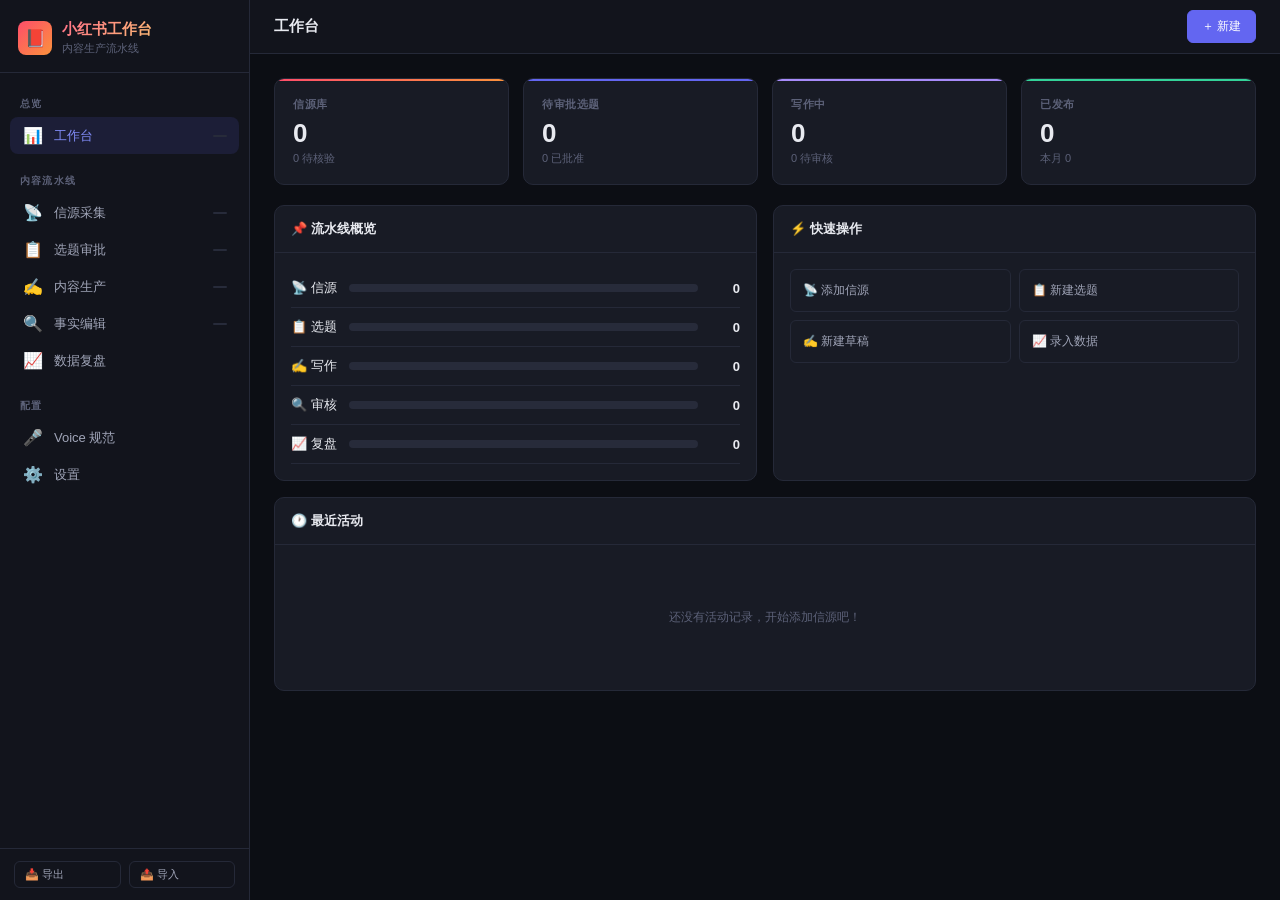
==== index.html @ 56e38768 "feat: 小红书内容工作台 v1 - 5大模块完整实现" ====
<!DOCTYPE html>
<html lang="zh-CN">
<head>
<meta charset="UTF-8">
<meta name="viewport" content="width=device-width, initial-scale=1.0">
<title>小红书内容工作台</title>
<style>
*{margin:0;padding:0;box-sizing:border-box}
:root{
  --bg:#0c0e14;--bg1:#12141c;--bg2:#181b25;--bg3:#1e2230;--bg4:#272b3a;--bg5:#323750;
  --text:#e8eaf0;--text2:#a0a5b8;--text3:#5c6178;
  --red:#ff4d6a;--red2:#ff7088;--red-bg:rgba(255,77,106,0.12);
  --green:#34d399;--green2:#6ee7b7;--green-bg:rgba(52,211,153,0.12);
  --blue:#6366f1;--blue2:#818cf8;--blue-bg:rgba(99,102,241,0.12);
  --orange:#fb923c;--orange2:#fdba74;--orange-bg:rgba(251,146,60,0.12);
  --purple:#a78bfa;--purple2:#c4b5fd;--purple-bg:rgba(167,139,250,0.12);
  --cyan:#22d3ee;--cyan-bg:rgba(34,211,238,0.12);
  --pink:#f472b6;--pink-bg:rgba(244,114,182,0.12);
  --border:#252938;--border2:#2f3448;
  --radius:10px;--radius-lg:14px;--radius-sm:6px;
  --shadow:0 4px 24px rgba(0,0,0,0.4);
  --transition:all 0.2s ease;
}
html{font-size:14px}
body{font-family:'Inter',-apple-system,BlinkMacSystemFont,'Segoe UI','PingFang SC','Noto Sans SC',sans-serif;background:var(--bg);color:var(--text);min-height:100vh;overflow-x:hidden;-webkit-font-smoothing:antialiased}
a{color:var(--blue2);text-decoration:none}
a:hover{text-decoration:underline}

/* ── Layout ── */
.app{display:flex;height:100vh}
.sidebar{width:250px;min-width:250px;background:var(--bg1);border-right:1px solid var(--border);display:flex;flex-direction:column;overflow:hidden}
.sidebar-header{padding:20px 18px 16px;border-bottom:1px solid var(--border)}
.sidebar-header .brand{display:flex;align-items:center;gap:10px}
.sidebar-header .logo{width:34px;height:34px;background:linear-gradient(135deg,var(--red),var(--orange));border-radius:8px;display:flex;align-items:center;justify-content:center;font-size:17px}
.sidebar-header h1{font-size:15px;font-weight:700;background:linear-gradient(135deg,var(--red2),var(--orange2));-webkit-background-clip:text;-webkit-text-fill-color:transparent}
.sidebar-header .sub{font-size:11px;color:var(--text3);margin-top:2px}
.sidebar nav{flex:1;overflow-y:auto;padding:12px 10px}
.nav-group{margin-bottom:8px}
.nav-label{font-size:10px;text-transform:uppercase;letter-spacing:1.2px;color:var(--text3);padding:12px 10px 6px;font-weight:600}
.nav-item{display:flex;align-items:center;gap:10px;padding:9px 12px;border-radius:8px;cursor:pointer;transition:var(--transition);color:var(--text2);font-size:13px;font-weight:500;position:relative}
.nav-item:hover{background:var(--bg3);color:var(--text)}
.nav-item.active{background:var(--blue-bg);color:var(--blue2)}
.nav-item .icon{font-size:16px;width:22px;text-align:center}
.nav-item .count{margin-left:auto;font-size:11px;background:var(--bg4);color:var(--text3);padding:1px 7px;border-radius:10px;font-weight:600}
.nav-item .count.alert{background:var(--red);color:#fff}
.sidebar-footer{padding:12px 14px;border-top:1px solid var(--border);display:flex;gap:8px}
.sidebar-footer .btn{flex:1}

.main{flex:1;display:flex;flex-direction:column;overflow:hidden}
.topbar{height:54px;background:var(--bg1);border-bottom:1px solid var(--border);display:flex;align-items:center;justify-content:space-between;padding:0 24px;flex-shrink:0}
.topbar-left{display:flex;align-items:center;gap:12px}
.topbar-left h2{font-size:15px;font-weight:600}
.topbar-left .breadcrumb{font-size:12px;color:var(--text3)}
.topbar-right{display:flex;align-items:center;gap:8px}
.content-area{flex:1;overflow-y:auto;padding:0}

/* ── Pages ── */
.page{display:none;height:100%}
.page.active{display:flex;flex-direction:column}
.page-scroll{flex:1;overflow-y:auto;padding:24px}

/* ── Buttons ── */
.btn{display:inline-flex;align-items:center;gap:6px;padding:7px 14px;border-radius:var(--radius-sm);border:1px solid transparent;font-size:12px;font-weight:500;cursor:pointer;transition:var(--transition);white-space:nowrap;font-family:inherit}
.btn-p{background:var(--blue);color:#fff;border-color:var(--blue)}
.btn-p:hover{background:var(--blue2);transform:translateY(-1px)}
.btn-r{background:var(--red);color:#fff;border-color:var(--red)}
.btn-r:hover{background:var(--red2)}
.btn-g{background:var(--green);color:#fff;border-color:var(--green)}
.btn-g:hover{background:var(--green2)}
.btn-o{background:var(--orange);color:#fff;border-color:var(--orange)}
.btn-ghost{background:transparent;color:var(--text2);border-color:var(--border)}
.btn-ghost:hover{border-color:var(--text3);color:var(--text)}
.btn-sm{padding:5px 10px;font-size:11px}
.btn-xs{padding:3px 8px;font-size:10px}
.btn-icon{width:32px;height:32px;padding:0;display:inline-flex;align-items:center;justify-content:center;border-radius:6px;background:var(--bg3);border:1px solid var(--border);color:var(--text2);cursor:pointer;font-size:14px;transition:var(--transition)}
.btn-icon:hover{background:var(--bg4);color:var(--text)}

/* ── Inputs ── */
input,textarea,select{font-family:inherit;font-size:13px;color:var(--text);background:var(--bg3);border:1px solid var(--border);border-radius:var(--radius-sm);padding:8px 12px;outline:none;transition:border-color .2s;width:100%}
input:focus,textarea:focus,select:focus{border-color:var(--blue)}
textarea{resize:vertical;line-height:1.6}
select{cursor:pointer;appearance:none;background-image:url("data:image/svg+xml,%3Csvg xmlns='http://www.w3.org/2000/svg' width='12' height='12' viewBox='0 0 24 24' fill='none' stroke='%235c6178' stroke-width='2'%3E%3Cpolyline points='6 9 12 15 18 9'/%3E%3C/svg%3E");background-repeat:no-repeat;background-position:right 10px center;padding-right:30px}
label{display:block;font-size:11px;font-weight:600;color:var(--text3);margin-bottom:5px;text-transform:uppercase;letter-spacing:.5px}
.fg{margin-bottom:14px}
.fg-row{display:grid;grid-template-columns:1fr 1fr;gap:12px}

/* ── Cards ── */
.card{background:var(--bg2);border:1px solid var(--border);border-radius:var(--radius);transition:var(--transition)}
.card:hover{border-color:var(--border2)}
.card-header{padding:14px 16px;border-bottom:1px solid var(--border);display:flex;justify-content:space-between;align-items:center}
.card-header h3{font-size:13px;font-weight:600}
.card-body{padding:16px}

/* ── Stat Cards ── */
.stats-row{display:grid;gap:14px;margin-bottom:20px}
.stats-row.c4{grid-template-columns:repeat(4,1fr)}
.stats-row.c3{grid-template-columns:repeat(3,1fr)}
.stat{background:var(--bg2);border:1px solid var(--border);border-radius:var(--radius);padding:18px;position:relative;overflow:hidden}
.stat::after{content:'';position:absolute;top:0;left:0;right:0;height:2px}
.stat.s-red::after{background:linear-gradient(90deg,var(--red),var(--orange))}
.stat.s-green::after{background:var(--green)}
.stat.s-blue::after{background:var(--blue)}
.stat.s-purple::after{background:var(--purple)}
.stat .stat-label{font-size:11px;color:var(--text3);text-transform:uppercase;letter-spacing:.5px;font-weight:600}
.stat .stat-value{font-size:26px;font-weight:700;margin:6px 0 2px}
.stat .stat-sub{font-size:11px;color:var(--text3)}
.stat .stat-trend{display:inline-flex;align-items:center;gap:3px;font-size:11px;font-weight:600;margin-left:6px}
.stat .stat-trend.up{color:var(--green)}
.stat .stat-trend.down{color:var(--red)}

/* ── Tags/Badges ── */
.badge{display:inline-flex;align-items:center;gap:4px;font-size:10px;font-weight:600;padding:3px 8px;border-radius:5px;letter-spacing:.3px}
.badge-new{background:var(--blue-bg);color:var(--blue2)}
.badge-verified{background:var(--green-bg);color:var(--green)}
.badge-archived{background:rgba(92,97,120,0.15);color:var(--text3)}
.badge-pending{background:var(--orange-bg);color:var(--orange2)}
.badge-approved{background:var(--green-bg);color:var(--green)}
.badge-rejected{background:var(--red-bg);color:var(--red2)}
.badge-writing{background:var(--blue-bg);color:var(--blue2)}
.badge-reviewing{background:var(--purple-bg);color:var(--purple2)}
.badge-ready{background:var(--green-bg);color:var(--green)}
.badge-published{background:var(--cyan-bg);color:var(--cyan)}
.badge-checking{background:var(--orange-bg);color:var(--orange2)}
.badge-done{background:var(--green-bg);color:var(--green)}
.tag{display:inline-flex;font-size:11px;padding:2px 8px;border-radius:4px;background:var(--bg4);color:var(--text2)}

/* ── Filter Bar ── */
.filter-bar{display:flex;align-items:center;gap:10px;padding:16px 24px;border-bottom:1px solid var(--border);background:var(--bg1);flex-wrap:wrap}
.filter-bar .search{position:relative;flex:1;min-width:200px}
.filter-bar .search input{padding-left:32px}
.filter-bar .search::before{content:'⌕';position:absolute;left:10px;top:50%;transform:translateY(-50%);color:var(--text3);font-size:15px}
.tabs{display:flex;gap:2px;background:var(--bg3);border-radius:6px;padding:2px}
.tab{padding:6px 14px;border-radius:5px;font-size:12px;font-weight:500;cursor:pointer;color:var(--text2);transition:var(--transition)}
.tab.active{background:var(--bg4);color:var(--text)}
.tab:hover:not(.active){color:var(--text)}

/* ── Source Cards ── */
.source-grid{display:grid;grid-template-columns:repeat(auto-fill,minmax(300px,1fr));gap:14px;padding:20px 24px}
.source-card{background:var(--bg2);border:1px solid var(--border);border-radius:var(--radius);padding:16px;cursor:pointer;transition:var(--transition);position:relative}
.source-card:hover{border-color:var(--blue);transform:translateY(-2px);box-shadow:var(--shadow)}
.source-card.selected{border-color:var(--blue);background:rgba(99,102,241,0.05)}
.source-card .sc-top{display:flex;justify-content:space-between;align-items:flex-start;margin-bottom:10px}
.source-card .sc-platform{font-size:10px;font-weight:700;text-transform:uppercase;letter-spacing:.5px;padding:2px 8px;border-radius:4px}
.source-card .sc-platform.xhs{background:rgba(255,36,66,0.15);color:#ff2442}
.source-card .sc-platform.wb{background:rgba(255,130,0,0.15);color:#ff8200}
.source-card .sc-platform.dy{background:rgba(0,242,234,0.15);color:#00f2ea}
.source-card .sc-platform.zh{background:rgba(0,132,255,0.15);color:#0084ff}
.source-card .sc-platform.bl{background:rgba(0,161,214,0.15);color:#00a1d6}
.source-card .sc-platform.wx{background:rgba(7,193,96,0.15);color:#07c160}
.source-card .sc-platform.other{background:var(--bg4);color:var(--text3)}
.source-card .sc-title{font-size:14px;font-weight:600;margin-bottom:6px;line-height:1.4;display:-webkit-box;-webkit-line-clamp:2;-webkit-box-orient:vertical;overflow:hidden}
.source-card .sc-summary{font-size:12px;color:var(--text2);line-height:1.5;display:-webkit-box;-webkit-line-clamp:3;-webkit-box-orient:vertical;overflow:hidden;margin-bottom:12px}
.source-card .sc-facts{margin-bottom:10px}
.source-card .sc-fact{font-size:11px;color:var(--text2);padding:4px 8px;background:var(--bg3);border-radius:4px;margin-bottom:4px;border-left:2px solid var(--orange)}
.source-card .sc-meta{display:flex;justify-content:space-between;align-items:center}
.source-card .sc-engagement{display:flex;gap:10px;font-size:11px;color:var(--text3)}
.source-card .sc-engagement span{display:flex;align-items:center;gap:3px}
.source-card .sc-actions{display:flex;gap:4px}
.source-card .sc-check{position:absolute;top:12px;right:12px;width:20px;height:20px;border:2px solid var(--border);border-radius:4px;cursor:pointer;display:flex;align-items:center;justify-content:center;font-size:11px;transition:var(--transition)}
.source-card .sc-check.checked{background:var(--blue);border-color:var(--blue);color:#fff}

/* ── Kanban ── */
.kanban{display:flex;gap:16px;padding:20px 24px;overflow-x:auto;flex:1;min-height:0}
.kanban-col{min-width:300px;width:300px;flex-shrink:0;background:var(--bg1);border:1px solid var(--border);border-radius:var(--radius);display:flex;flex-direction:column;max-height:100%}
.kanban-col-header{padding:14px 16px;border-bottom:1px solid var(--border);display:flex;align-items:center;justify-content:space-between;flex-shrink:0}
.kanban-col-header h3{font-size:13px;font-weight:600;display:flex;align-items:center;gap:8px}
.kanban-col-header .col-count{font-size:11px;background:var(--bg4);color:var(--text3);padding:2px 7px;border-radius:10px;font-weight:600}
.kanban-col-body{flex:1;overflow-y:auto;padding:12px;min-height:100px}
.kanban-col-body.drag-over{background:rgba(99,102,241,0.05);border-radius:0 0 var(--radius) var(--radius)}
.k-card{background:var(--bg2);border:1px solid var(--border);border-radius:8px;padding:14px;margin-bottom:10px;cursor:grab;transition:var(--transition)}
.k-card:hover{border-color:var(--blue);transform:translateY(-1px);box-shadow:0 4px 12px rgba(0,0,0,0.3)}
.k-card.dragging{opacity:0.5;transform:rotate(2deg)}
.k-card .kc-cat{font-size:10px;font-weight:600;text-transform:uppercase;letter-spacing:.5px;margin-bottom:6px}
.k-card .kc-title{font-size:13px;font-weight:600;margin-bottom:6px;line-height:1.4}
.k-card .kc-desc{font-size:12px;color:var(--text2);line-height:1.5;display:-webkit-box;-webkit-line-clamp:2;-webkit-box-orient:vertical;overflow:hidden;margin-bottom:10px}
.k-card .kc-footer{display:flex;justify-content:space-between;align-items:center}
.k-card .kc-source{font-size:11px;color:var(--blue2);max-width:60%;overflow:hidden;text-overflow:ellipsis;white-space:nowrap}
.k-card .kc-date{font-size:10px;color:var(--text3)}
.k-card .kc-actions{display:flex;gap:4px;margin-top:10px}

/* ── Editor Layout ── */
.editor-layout{display:flex;flex:1;min-height:0}
.editor-main{flex:1;display:flex;flex-direction:column;min-width:0}
.editor-toolbar{padding:8px 16px;border-bottom:1px solid var(--border);display:flex;align-items:center;gap:4px;background:var(--bg1);flex-wrap:wrap}
.editor-toolbar .sep{width:1px;height:20px;background:var(--border);margin:0 4px}
.editor-content-wrap{flex:1;overflow-y:auto;padding:24px 32px}
.editor-title-input{width:100%;background:transparent;border:none;font-size:22px;font-weight:700;color:var(--text);padding:0 0 12px;border-bottom:1px solid var(--border);margin-bottom:20px;outline:none}
.editor-body{min-height:300px;font-size:14px;line-height:1.8;color:var(--text);outline:none}
.editor-body:empty::before{content:attr(data-ph);color:var(--text3)}
.editor-body p{margin-bottom:12px}
.editor-footer{padding:10px 16px;border-top:1px solid var(--border);display:flex;justify-content:space-between;align-items:center;background:var(--bg1);font-size:11px;color:var(--text3)}
.editor-aside{width:320px;min-width:320px;border-left:1px solid var(--border);background:var(--bg1);overflow-y:auto;display:flex;flex-direction:column}
.editor-aside .aside-section{padding:16px;border-bottom:1px solid var(--border)}
.editor-aside .aside-section h4{font-size:11px;font-weight:600;text-transform:uppercase;letter-spacing:.5px;color:var(--text3);margin-bottom:10px}
.checklist-item{display:flex;align-items:flex-start;gap:8px;padding:7px 0;font-size:12px;border-bottom:1px solid rgba(37,41,56,0.5)}
.checklist-item:last-child{border-bottom:none}
.checklist-item .ci-box{width:16px;height:16px;border:2px solid var(--border);border-radius:3px;cursor:pointer;flex-shrink:0;display:flex;align-items:center;justify-content:center;margin-top:1px;transition:var(--transition)}
.checklist-item .ci-box.checked{background:var(--green);border-color:var(--green);color:#fff}
.checklist-item .ci-box.checked::after{content:'✓';font-size:10px;color:#fff}
.checklist-item .ci-label{color:var(--text2);line-height:1.4}
.checklist-item .ci-label.done{text-decoration:line-through;color:var(--text3)}
.voice-rule{font-size:12px;color:var(--text2);padding:8px 10px;background:var(--bg3);border-radius:6px;margin-bottom:6px;line-height:1.5}
.voice-rule b{color:var(--text)}
.redline{font-size:12px;color:var(--red2);padding:8px 10px;background:var(--red-bg);border-radius:6px;margin-bottom:6px;line-height:1.5;border-left:3px solid var(--red)}

/* ── Fact Check ── */
.fact-pipeline{display:grid;grid-template-columns:1fr 1fr;gap:20px;padding:20px 24px;flex:1;overflow-y:auto}
.fact-col{background:var(--bg1);border:1px solid var(--border);border-radius:var(--radius);max-height:100%;overflow-y:auto}
.fact-col-header{padding:14px 16px;border-bottom:1px solid var(--border);position:sticky;top:0;background:var(--bg1);z-index:1}
.fact-col-header h3{font-size:13px;font-weight:600}
.fact-card{padding:16px;border-bottom:1px solid var(--border);cursor:pointer;transition:var(--transition)}
.fact-card:hover{background:var(--bg2)}
.fact-card:last-child{border-bottom:none}
.fact-card .fc-title{font-size:13px;font-weight:600;margin-bottom:8px}
.fact-card .fc-claim{font-size:12px;color:var(--text2);padding:10px 12px;background:var(--bg3);border-radius:6px;border-left:3px solid var(--orange);line-height:1.6;margin-bottom:8px}
.fact-card .fc-source{font-size:11px;color:var(--blue2)}
.fact-card .fc-result{margin-top:10px;padding:10px 12px;border-radius:6px;font-size:12px;line-height:1.6}
.fact-card .fc-result.v-pass{background:var(--green-bg);border:1px solid rgba(52,211,153,0.2)}
.fact-card .fc-result.v-fail{background:var(--red-bg);border:1px solid rgba(255,77,106,0.2)}
.fact-card .fc-result.v-fix{background:var(--orange-bg);border:1px solid rgba(251,146,60,0.2)}
.fact-card .fc-actions{display:flex;gap:4px;margin-top:10px}

/* ── Review Charts ── */
.chart-bar{display:flex;align-items:center;gap:10px;margin-bottom:8px}
.chart-bar .cb-label{font-size:12px;color:var(--text2);min-width:90px;text-align:right;overflow:hidden;text-overflow:ellipsis;white-space:nowrap}
.chart-bar .cb-track{flex:1;height:26px;background:var(--bg4);border-radius:5px;overflow:hidden;position:relative}
.chart-bar .cb-fill{height:100%;border-radius:5px;display:flex;align-items:center;justify-content:flex-end;padding-right:8px;font-size:10px;font-weight:600;color:#fff;transition:width .5s ease;min-width:40px}
.chart-bar .cb-fill.c-red{background:linear-gradient(90deg,var(--red),var(--orange))}
.chart-bar .cb-fill.c-green{background:linear-gradient(90deg,var(--green),#6ee7b7)}
.chart-bar .cb-fill.c-blue{background:linear-gradient(90deg,var(--blue),var(--blue2))}
.chart-bar .cb-fill.c-purple{background:linear-gradient(90deg,var(--purple),var(--purple2))}
.chart-bar .cb-fill.c-pink{background:linear-gradient(90deg,var(--pink),#f9a8d4)}

/* ── Data Table ── */
.data-table{width:100%;border-collapse:collapse}
.data-table th{font-size:11px;font-weight:600;text-transform:uppercase;letter-spacing:.5px;color:var(--text3);padding:10px 12px;text-align:left;border-bottom:1px solid var(--border);position:sticky;top:0;background:var(--bg2);z-index:1}
.data-table td{font-size:12px;padding:10px 12px;border-bottom:1px solid rgba(37,41,56,0.5);color:var(--text2)}
.data-table tr:hover td{background:var(--bg3)}
.data-table .num{text-align:right;font-variant-numeric:tabular-nums}

/* ── Modal ── */
.modal-overlay{display:none;position:fixed;inset:0;background:rgba(0,0,0,0.6);backdrop-filter:blur(4px);z-index:1000;align-items:center;justify-content:center}
.modal-overlay.show{display:flex}
.modal{background:var(--bg2);border:1px solid var(--border);border-radius:var(--radius-lg);width:90%;max-height:85vh;overflow-y:auto;box-shadow:0 24px 64px rgba(0,0,0,0.6)}
.modal-sm .modal{max-width:480px}
.modal-md .modal{max-width:640px}
.modal-lg .modal{max-width:900px}
.modal-xl .modal{max-width:1100px}
.modal-head{padding:18px 22px;border-bottom:1px solid var(--border);display:flex;justify-content:space-between;align-items:center;position:sticky;top:0;background:var(--bg2);z-index:1;border-radius:var(--radius-lg) var(--radius-lg) 0 0}
.modal-head h3{font-size:15px;font-weight:600}
.modal-body{padding:22px}
.modal-foot{padding:14px 22px;border-top:1px solid var(--border);display:flex;justify-content:flex-end;gap:8px;position:sticky;bottom:0;background:var(--bg2);border-radius:0 0 var(--radius-lg) var(--radius-lg)}

/* ── Toast ── */
.toast-box{position:fixed;top:16px;right:16px;z-index:2000;display:flex;flex-direction:column;gap:6px}
.toast{padding:10px 18px;border-radius:8px;color:#fff;font-size:12px;font-weight:500;animation:toastIn .3s ease;box-shadow:var(--shadow);display:flex;align-items:center;gap:8px}
.toast.t-ok{background:#10b981}
.toast.t-err{background:var(--red)}
.toast.t-info{background:var(--blue)}
@keyframes toastIn{from{transform:translateX(120%);opacity:0}to{transform:translateX(0);opacity:1}}

/* ── Empty State ── */
.empty{text-align:center;padding:48px 20px;color:var(--text3)}
.empty .empty-icon{font-size:36px;margin-bottom:10px}
.empty h3{font-size:14px;color:var(--text2);margin-bottom:4px}
.empty p{font-size:12px}
.empty .btn{margin-top:14px}

/* ── Scrollbar ── */
::-webkit-scrollbar{width:5px;height:5px}
::-webkit-scrollbar-track{background:transparent}
::-webkit-scrollbar-thumb{background:var(--bg5);border-radius:3px}
::-webkit-scrollbar-thumb:hover{background:var(--text3)}

/* ── Context Menu ── */
.ctx-menu{position:fixed;background:var(--bg2);border:1px solid var(--border);border-radius:8px;padding:4px;min-width:180px;z-index:1100;box-shadow:0 8px 32px rgba(0,0,0,0.5);display:none}
.ctx-menu.show{display:block}
.ctx-item{display:flex;align-items:center;gap:8px;padding:8px 12px;border-radius:5px;font-size:12px;color:var(--text2);cursor:pointer;transition:var(--transition)}
.ctx-item:hover{background:var(--bg4);color:var(--text)}
.ctx-item .ctx-icon{font-size:14px;width:20px;text-align:center}
.ctx-sep{height:1px;background:var(--border);margin:4px 0}
.ctx-item.danger{color:var(--red2)}
.ctx-item.danger:hover{background:var(--red-bg)}

/* ── Responsive ── */
@media(max-width:900px){
  .sidebar{position:fixed;z-index:100;transform:translateX(-100%);transition:transform .3s;height:100vh}
  .sidebar.open{transform:translateX(0)}
  .kanban{flex-direction:column}
  .kanban-col{min-width:100%;width:100%}
  .editor-aside{display:none}
  .fact-pipeline{grid-template-columns:1fr}
  .stats-row.c4{grid-template-columns:repeat(2,1fr)}
  .source-grid{grid-template-columns:1fr}
}
</style>
</head>
<body>

<div class="app">
  <!-- ═══════ SIDEBAR ═══════ -->
  <aside class="sidebar" id="sidebar">
    <div class="sidebar-header">
      <div class="brand">
        <div class="logo">📕</div>
        <div>
          <h1>小红书工作台</h1>
          <div class="sub" id="sidebar-account">内容生产流水线</div>
        </div>
      </div>
    </div>
    <nav>
      <div class="nav-group">
        <div class="nav-label">总览</div>
        <div class="nav-item active" data-page="dashboard"><span class="icon">📊</span>工作台<span class="count" id="nav-total"></span></div>
      </div>
      <div class="nav-group">
        <div class="nav-label">内容流水线</div>
        <div class="nav-item" data-page="source"><span class="icon">📡</span>信源采集<span class="count" id="nav-source"></span></div>
        <div class="nav-item" data-page="brief"><span class="icon">📋</span>选题审批<span class="count" id="nav-brief"></span></div>
        <div class="nav-item" data-page="editor"><span class="icon">✍️</span>内容生产<span class="count" id="nav-editor"></span></div>
        <div class="nav-item" data-page="fact"><span class="icon">🔍</span>事实编辑<span class="count" id="nav-fact"></span></div>
        <div class="nav-item" data-page="review"><span class="icon">📈</span>数据复盘</div>
      </div>
      <div class="nav-group">
        <div class="nav-label">配置</div>
        <div class="nav-item" data-page="voice"><span class="icon">🎤</span>Voice 规范</div>
        <div class="nav-item" data-page="settings"><span class="icon">⚙️</span>设置</div>
      </div>
    </nav>
    <div class="sidebar-footer">
      <button class="btn btn-ghost btn-sm" onclick="exportData()">📥 导出</button>
      <button class="btn btn-ghost btn-sm" onclick="$('#import-file').click()">📤 导入</button>
      <input type="file" id="import-file" hidden accept=".json" onchange="importData(event)">
    </div>
  </aside>

  <!-- ═══════ MAIN ═══════ -->
  <div class="main">
    <div class="topbar">
      <div class="topbar-left">
        <button class="btn-icon" onclick="$('#sidebar').classList.toggle('open')" style="display:none" id="menu-btn">☰</button>
        <h2 id="page-title">工作台</h2>
      </div>
      <div class="topbar-right">
        <button class="btn btn-p" id="top-add-btn" onclick="openAdd()">＋ 新建</button>
      </div>
    </div>

    <!-- ════ DASHBOARD ════ -->
    <div class="page active" id="page-dashboard">
      <div class="page-scroll">
        <div class="stats-row c4" id="dash-stats"></div>
        <div style="display:grid;grid-template-columns:1fr 1fr;gap:16px">
          <div class="card">
            <div class="card-header"><h3>📌 流水线概览</h3></div>
            <div class="card-body" id="dash-pipeline"></div>
          </div>
          <div class="card">
            <div class="card-header"><h3>⚡ 快速操作</h3></div>
            <div class="card-body" id="dash-quick"></div>
          </div>
        </div>
        <div class="card" style="margin-top:16px">
          <div class="card-header"><h3>🕐 最近活动</h3></div>
          <div class="card-body" id="dash-activity"></div>
        </div>
      </div>
    </div>

    <!-- ════ SOURCE ════ -->
    <div class="page" id="page-source">
      <div class="filter-bar">
        <div class="search"><input placeholder="搜索信源标题、摘要、平台..." id="src-search" oninput="renderSources()"></div>
        <div class="tabs" id="src-tabs">
          <div class="tab active" data-f="all" onclick="srcTab(this)">全部</div>
          <div class="tab" data-f="new" onclick="srcTab(this)">新发现</div>
          <div class="tab" data-f="verified" onclick="srcTab(this)">已核验</div>
          <div class="tab" data-f="archived" onclick="srcTab(this)">归档</div>
        </div>
        <button class="btn btn-ghost btn-sm" onclick="batchArchiveSrc()">📦 批量归档</button>
        <button class="btn btn-p btn-sm" onclick="openModal('add-source')">＋ 添加信源</button>
      </div>
      <div class="source-grid" id="src-grid"></div>
    </div>

    <!-- ════ BRIEF (KANBAN) ════ -->
    <div class="page" id="page-brief">
      <div class="filter-bar">
        <div class="search"><input placeholder="搜索选题..." id="brief-search" oninput="renderBriefs()"></div>
        <div class="tabs">
          <div class="tab active" data-f="all" onclick="briefTab(this)">全部</div>
          <div class="tab" data-f="pending" onclick="briefTab(this)">待审批</div>
          <div class="tab" data-f="approved" onclick="briefTab(this)">已批准</div>
        </div>
        <button class="btn btn-p btn-sm" onclick="openModal('add-brief')">＋ 新建选题</button>
      </div>
      <div class="kanban" id="brief-kanban"></div>
    </div>

    <!-- ════ EDITOR ════ -->
    <div class="page" id="page-editor">
      <div class="filter-bar">
        <div class="search"><input placeholder="搜索草稿..." id="draft-search" oninput="renderDrafts()"></div>
        <div class="tabs" id="draft-tabs">
          <div class="tab active" data-f="all" onclick="draftTab(this)">全部</div>
          <div class="tab" data-f="writing" onclick="draftTab(this)">写作中</div>
          <div class="tab" data-f="reviewing" onclick="draftTab(this)">待审核</div>
          <div class="tab" data-f="ready" onclick="draftTab(this)">待发布</div>
        </div>
        <button class="btn btn-p btn-sm" onclick="openModal('add-draft')">＋ 新建草稿</button>
      </div>
      <div id="draft-list" style="padding:20px 24px;overflow-y:auto;flex:1"></div>
    </div>

    <!-- ════ EDITOR WORKSPACE (shown when editing) ════ -->
    <div class="page" id="page-editor-workspace">
      <div class="editor-layout">
        <div class="editor-main">
          <div class="editor-toolbar" id="ed-toolbar">
            <button class="btn-icon" onclick="goDrafts()" title="返回列表">←</button>
            <div class="sep"></div>
            <button class="btn-icon" onclick="edCmd('bold')" title="粗体"><b>B</b></button>
            <button class="btn-icon" onclick="edCmd('italic')" title="斜体"><i>I</i></button>
            <button class="btn-icon" onclick="edCmd('underline')" title="下划线"><u>U</u></button>
            <div class="sep"></div>
            <button class="btn-icon" onclick="edInsert('# ')" title="标题">H</button>
            <button class="btn-icon" onclick="edInsert('• ')" title="列表">☰</button>
            <button class="btn-icon" onclick="edInsert('「」')" title="引号">❝</button>
            <div class="sep"></div>
            <button class="btn-icon" onclick="edInsertEmoji('📌')" title="图钉">📌</button>
            <button class="btn-icon" onclick="edInsertEmoji('💡')" title="灯泡">💡</button>
            <button class="btn-icon" onclick="edInsertEmoji('✅')" title="勾">✅</button>
            <button class="btn-icon" onclick="edInsertEmoji('⚠️')" title="警告">⚠️</button>
            <div class="sep"></div>
            <button class="btn btn-sm btn-ghost" onclick="edCheckAI()">🤖 检测AI腔</button>
            <button class="btn btn-sm btn-ghost" onclick="edWordCount()">📊 字数统计</button>
            <div style="flex:1"></div>
            <span class="badge" id="ed-status-badge"></span>
            <button class="btn btn-sm btn-g" onclick="edSave()">💾 保存</button>
          </div>
          <div class="editor-content-wrap">
            <input class="editor-title-input" id="ed-title" placeholder="输入标题...">
            <div class="editor-body" id="ed-body" contenteditable="true" data-ph="开始写稿...&#10;&#10;提示：写完后点击右上角「检测AI腔」扫一遍，再点侧边栏的自检清单逐条确认。"></div>
          </div>
          <div class="editor-footer">
            <span id="ed-word-count">0 字</span>
            <div style="display:flex;gap:8px;align-items:center">
              <span id="ed-save-status" style="color:var(--green)">已保存</span>
              <button class="btn btn-sm btn-ghost" onclick="edSubmitReview()">→ 提交审核</button>
            </div>
          </div>
        </div>
        <div class="editor-aside" id="ed-aside">
          <div class="aside-section">
            <h4>🎤 Voice 规范</h4>
            <div id="ed-voice-rules"></div>
          </div>
          <div class="aside-section">
            <h4>📋 Brief 摘要</h4>
            <div id="ed-brief-info" style="font-size:12px;color:var(--text2);line-height:1.6"></div>
          </div>
          <div class="aside-section">
            <h4>✅ 发布前自检</h4>
            <div id="ed-checklist"></div>
          </div>
          <div class="aside-section">
            <h4>📌 关联信源</h4>
            <div id="ed-sources"></div>
          </div>
        </div>
      </div>
    </div>

    <!-- ════ FACT CHECK ════ -->
    <div class="page" id="page-fact">
      <div class="filter-bar">
        <div class="search"><input placeholder="搜索审核项..." id="fact-search" oninput="renderFacts()"></div>
        <button class="btn btn-p btn-sm" onclick="openModal('add-fact')">＋ 添加审核项</button>
      </div>
      <div class="fact-pipeline" id="fact-pipeline"></div>
    </div>

    <!-- ════ REVIEW ════ -->
    <div class="page" id="page-review">
      <div class="page-scroll">
        <div class="stats-row c4" id="rev-stats"></div>
        <div style="display:grid;grid-template-columns:1.5fr 1fr;gap:16px">
          <div class="card">
            <div class="card-header"><h3>📊 内容表现排行</h3></div>
            <div class="card-body" id="rev-ranking"></div>
          </div>
          <div>
            <div class="card" style="margin-bottom:16px">
              <div class="card-header"><h3>💡 试验建议</h3></div>
              <div class="card-body" id="rev-insights"></div>
            </div>
            <div class="card">
              <div class="card-header"><h3>📋 指标明细</h3></div>
              <div class="card-body" id="rev-metrics"></div>
            </div>
          </div>
        </div>
        <div class="card" style="margin-top:16px">
          <div class="card-header">
            <h3>📝 已发布笔记数据</h3>
            <button class="btn btn-p btn-sm" onclick="openModal('add-review')">＋ 录入数据</button>
          </div>
          <div class="card-body" style="overflow-x:auto" id="rev-table-wrap"></div>
        </div>
      </div>
    </div>

    <!-- ════ VOICE ════ -->
    <div class="page" id="page-voice">
      <div class="page-scroll" style="max-width:800px">
        <div class="card">
          <div class="card-header"><h3>🎤 Voice 规范文档</h3><span style="font-size:11px;color:var(--text3)">写稿时自动参考</span></div>
          <div class="card-body">
            <div class="fg"><label>👤 人称与视角</label><textarea id="v-persona" rows="3" placeholder="例：第一人称「我」，25岁职场女生，偶尔用「姐妹们」称呼读者"></textarea></div>
            <div class="fg"><label>✍️ 语言风格</label><textarea id="v-style" rows="3" placeholder="例：口语化，短句，偶尔emoji，不用书面语"></textarea></div>
            <div class="fg"><label>🚫 内容红线（绝对不写）</label><textarea id="v-redlines" rows="3" placeholder="例：不编造数据、不假装亲测、不用「震惊」标题党"></textarea></div>
            <div class="fg"><label>📰 标题公式</label><textarea id="v-headline" rows="2" placeholder="例：数字+痛点+解决方案"></textarea></div>
            <div class="fg"><label>📝 开头模板</label><textarea id="v-opening" rows="2" placeholder="例：以提问开头，或直接抛痛点"></textarea></div>
            <div class="fg"><label>🔖 结尾模板</label><textarea id="v-closing" rows="2" placeholder="例：总结+互动引导"></textarea></div>
            <div class="fg"><label>📎 其他规范</label><textarea id="v-other" rows="3" placeholder="任何其他关于内容风格的要求"></textarea></div>
            <button class="btn btn-p" onclick="saveVoice()">💾 保存 Voice 规范</button>
          </div>
        </div>
      </div>
    </div>

    <!-- ════ SETTINGS ════ -->
    <div class="page" id="page-settings">
      <div class="page-scroll" style="max-width:600px">
        <div class="card" style="margin-bottom:16px">
          <div class="card-header"><h3>⚙️ 基本设置</h3></div>
          <div class="card-body">
            <div class="fg"><label>小红书账号名</label><input id="s-account" placeholder="你的昵称"></div>
            <div class="fg"><label>内容领域</label><input id="s-tags" placeholder="例：职场,穿搭,护肤"></div>
            <div class="fg"><label>默认发布平台</label>
              <select id="s-platform">
                <option value="小红书">小红书</option>
                <option value="抖音">抖音</option>
                <option value="微博">微博</option>
              </select>
            </div>
            <button class="btn btn-p" onclick="saveSettings()">💾 保存设置</button>
          </div>
        </div>
        <div class="card">
          <div class="card-header"><h3>📦 数据管理</h3></div>
          <div class="card-body">
            <p style="font-size:12px;color:var(--text2);margin-bottom:14px">数据保存在浏览器 localStorage，支持导入导出备份。</p>
            <div style="display:flex;gap:8px;flex-wrap:wrap">
              <button class="btn btn-ghost" onclick="exportData()">📥 导出全部数据</button>
              <button class="btn btn-ghost" onclick="$('#import-file').click()">📤 导入数据</button>
              <button class="btn btn-r btn-sm" onclick="if(confirm('确认清空？不可恢复。')){localStorage.clear();location.reload()}">🗑️ 清空数据</button>
            </div>
          </div>
        </div>
      </div>
    </div>
  </div>
</div>

<!-- ═══ MODAL ═══ -->
<div class="modal-overlay" id="modal" onclick="if(event.target===this)closeModal()">
  <div class="modal">
    <div class="modal-head"><h3 id="m-head-title"></h3><button class="btn-icon" onclick="closeModal()">✕</button></div>
    <div class="modal-body" id="m-body"></div>
    <div class="modal-foot" id="m-foot"></div>
  </div>
</div>

<!-- ═══ CONTEXT MENU ═══ -->
<div class="ctx-menu" id="ctx-menu"></div>

<!-- ═══ TOAST ═══ -->
<div class="toast-box" id="toast-box"></div>

<script>
// ═══════════════════════════════════════
// CORE DATA LAYER
// ═══════════════════════════════════════
const K = 'xhs_v2';
const $ = s => document.querySelector(s);
const $$ = s => document.querySelectorAll(s);
const now = () => new Date().toISOString().slice(0,16).replace('T',' ');
const today = () => new Date().toISOString().slice(0,10);
let _id = 0;

function load() {
  try { return JSON.parse(localStorage.getItem(K)) || fresh(); }
  catch(e) { return fresh(); }
}
function save(d) { localStorage.setItem(K, JSON.stringify(d)); }
function fresh() {
  return { sources:[], briefs:[], drafts:[], facts:[], reviews:[],
    voice:{persona:'',style:'',redlines:'',headline:'',opening:'',closing:'',other:''},
    settings:{account:'',tags:'',platform:'小红书'}, _nid:1, activity:[] };
}
function nid(d) { d._nid=(d._nid||1)+1; return 'i'+d._nid; }
function addActivity(d, msg) { d.activity.unshift({msg, time:now()}); if(d.activity.length>50) d.activity.length=50; }
function esc(s) { if(!s)return ''; const e=document.createElement('span'); e.textContent=s; return e.innerHTML; }
function toast(msg, t='t-ok') { const b=$('#toast-box'), el=document.createElement('div'); el.className='toast '+t; el.textContent=msg; b.appendChild(el); setTimeout(()=>el.remove(),3000); }

// ═══════════════════════════════════════
// NAVIGATION
// ═══════════════════════════════════════
const titles = {dashboard:'📊 工作台',source:'📡 信源采集',brief:'📋 选题审批',editor:'✍️ 内容生产','editor-workspace':'✍️ 写稿',fact:'🔍 事实编辑',review:'📈 数据复盘',voice:'🎤 Voice 规范',settings:'⚙️ 设置'};

function nav(page) {
  $$('.nav-item').forEach(n=>n.classList.toggle('active', n.dataset.page===page));
  $$('.page').forEach(p=>p.classList.remove('active'));
  const pg = $(`#page-${page}`);
  if(pg) pg.classList.add('active');
  $('#page-title').textContent = titles[page]||page;
  $('#sidebar').classList.remove('open');
  refresh();
}

$$('.nav-item[data-page]').forEach(n => n.addEventListener('click', () => nav(n.dataset.page)));

// ═══════════════════════════════════════
// MODAL SYSTEM
// ═══════════════════════════════════════
function openModalSize(size) { $('#modal').className = 'modal-overlay show '+size; }
function openModalHtml(title, body, foot, size='modal-md') {
  $('#m-head-title').textContent = title;
  $('#m-body').innerHTML = body;
  $('#m-foot').innerHTML = foot;
  openModalSize(size);
  $('#modal').classList.add('show');
}
function closeModal() { $('#modal').classList.remove('show'); $('#modal').className='modal-overlay'; }

// ═══════════════════════════════════════
// CONTEXT MENU
// ═══════════════════════════════════════
let _ctxTarget = null;
function showCtx(e, items) {
  e.preventDefault(); _ctxTarget = e.currentTarget;
  const m = $('#ctx-menu');
  m.innerHTML = items.map(i => i.sep ? '<div class="ctx-sep"></div>' :
    `<div class="ctx-item ${i.danger?'danger':''}" onclick="ctxAct('${i.act}')"><span class="ctx-icon">${i.icon||''}</span>${i.label}</div>`
  ).join('');
  m.style.top = Math.min(e.clientY, window.innerHeight-200) + 'px';
  m.style.left = Math.min(e.clientX, window.innerWidth-200) + 'px';
  m.classList.add('show');
}
function hideCtx() { $('#ctx-menu').classList.remove('show'); }
document.addEventListener('click', hideCtx);
let _ctxAct = {};
function ctxAct(act) { if(_ctxAct[act]) _ctxAct[act](); hideCtx(); }

// ═══════════════════════════════════════
// REFRESH ALL
// ═══════════════════════════════════════
function refresh() {
  const d = load();
  // nav badges
  const ns = d.sources.filter(s=>s.status==='new').length;
  const nb = d.briefs.filter(b=>b.status==='pending').length;
  const nd = d.drafts.filter(r=>r.status==='writing'||r.status==='reviewing').length;
  const nf = d.facts.filter(f=>f.status!=='done').length;
  setNavBadge('nav-source', ns);
  setNavBadge('nav-brief', nb);
  setNavBadge('nav-editor', nd);
  setNavBadge('nav-fact', nf);
  $('#nav-total').textContent = ns+nb+nd+nf || '';
  $('#nav-total').className = (ns+nb+nd+nf) ? 'count alert' : 'count';
  $('#sidebar-account').textContent = d.settings.account || '内容生产流水线';
  renderDashboard(d);
  renderSources();
  renderBriefs();
  renderDrafts();
  renderFacts();
  renderReviews(d);
  loadVoice(d);
  loadSettings(d);
}
function setNavBadge(id, n) {
  const el = $(`#${id}`);
  el.textContent = n || '';
  el.className = n ? 'count alert' : 'count';
}

// ═══════════════════════════════════════
// 0. DASHBOARD
// ═══════════════════════════════════════
function renderDashboard(d) {
  const ns=d.sources.length, nb=d.briefs.filter(b=>b.status==='pending').length;
  const nw=d.drafts.filter(r=>r.status==='writing'||r.status==='reviewing').length;
  const np=d.drafts.filter(r=>r.status==='published').length;
  $('#dash-stats').innerHTML = `
    <div class="stat s-red"><div class="stat-label">信源库</div><div class="stat-value">${ns}</div><div class="stat-sub">${d.sources.filter(s=>s.status==='new').length} 待核验</div></div>
    <div class="stat s-blue"><div class="stat-label">待审批选题</div><div class="stat-value">${nb}</div><div class="stat-sub">${d.briefs.filter(b=>b.status==='approved').length} 已批准</div></div>
    <div class="stat s-purple"><div class="stat-label">写作中</div><div class="stat-value">${nw}</div><div class="stat-sub">${d.drafts.filter(r=>r.status==='reviewing').length} 待审核</div></div>
    <div class="stat s-green"><div class="stat-label">已发布</div><div class="stat-value">${np}</div><div class="stat-sub">本月 ${d.reviews.filter(r=>r.publishedAt&&r.publishedAt.startsWith(today().slice(0,7))).length}</div></div>
  `;
  // Pipeline
  const stages = [
    {label:'📡 信源', items:d.sources.filter(s=>s.status==='new'), color:'var(--blue)'},
    {label:'📋 选题', items:d.briefs.filter(b=>b.status==='pending'), color:'var(--orange)'},
    {label:'✍️ 写作', items:d.drafts.filter(r=>r.status==='writing'), color:'var(--purple)'},
    {label:'🔍 审核', items:d.facts.filter(f=>f.status!=='done'), color:'var(--orange)'},
    {label:'📈 复盘', items:d.reviews, color:'var(--green)'}
  ];
  $('#dash-pipeline').innerHTML = stages.map(s => `
    <div style="display:flex;align-items:center;gap:12px;padding:10px 0;border-bottom:1px solid var(--border)">
      <span style="font-size:13px;font-weight:500">${s.label}</span>
      <div style="flex:1;height:8px;background:var(--bg4);border-radius:4px;overflow:hidden">
        <div style="height:100%;width:${Math.min(100,s.items.length*20)}%;background:${s.color};border-radius:4px;transition:width .3s"></div>
      </div>
      <span style="font-size:13px;font-weight:600;min-width:30px;text-align:right">${s.items.length}</span>
    </div>
  `).join('');
  // Quick actions
  $('#dash-quick').innerHTML = `
    <div style="display:grid;grid-template-columns:1fr 1fr;gap:8px">
      <button class="btn btn-ghost" onclick="openModal('add-source')" style="justify-content:flex-start;padding:12px">📡 添加信源</button>
      <button class="btn btn-ghost" onclick="openModal('add-brief')" style="justify-content:flex-start;padding:12px">📋 新建选题</button>
      <button class="btn btn-ghost" onclick="openModal('add-draft')" style="justify-content:flex-start;padding:12px">✍️ 新建草稿</button>
      <button class="btn btn-ghost" onclick="openModal('add-review')" style="justify-content:flex-start;padding:12px">📈 录入数据</button>
    </div>
  `;
  // Activity
  const acts = d.activity||[];
  $('#dash-activity').innerHTML = acts.length ? acts.slice(0,15).map(a =>
    `<div style="display:flex;gap:10px;padding:8px 0;border-bottom:1px solid rgba(37,41,56,0.4);font-size:12px">
      <span style="color:var(--text3);min-width:100px">${a.time}</span>
      <span style="color:var(--text2)">${esc(a.msg)}</span>
    </div>`
  ).join('') : '<div class="empty"><p>还没有活动记录，开始添加信源吧！</p></div>';
}

// ═══════════════════════════════════════
// 1. SOURCE MODULE
// ═══════════════════════════════════════
let srcFilter = 'all';
function srcTab(el) { srcFilter=el.dataset.f; el.parentElement.querySelectorAll('.tab').forEach(t=>t.classList.remove('active')); el.classList.add('active'); renderSources(); }

function renderSources() {
  const d = load();
  const q = ($('#src-search')?.value||'').toLowerCase();
  let items = d.sources;
  if(srcFilter!=='all') items = items.filter(s=>s.status===srcFilter);
  if(q) items = items.filter(s=>(s.title+s.summary+s.platform+(s.tags||[]).join('')).toLowerCase().includes(q));
  const grid = $('#src-grid');
  if(!items.length) { grid.innerHTML='<div class="empty" style="grid-column:1/-1"><div class="empty-icon">📡</div><h3>暂无信源</h3><p>点击「添加信源」开始收集一手资料</p><button class="btn btn-p" onclick="openModal(\'add-source\')">＋ 添加信源</button></div>'; return; }
  grid.innerHTML = items.map(s => {
    const platClass = {小红书:'xhs',微博:'wb',抖音:'dy',知乎:'zh',B站:'bl',微信:'wx'}[s.platform]||'other';
    const statusBadge = s.status==='new'?'badge-new':s.status==='verified'?'badge-verified':'badge-archived';
    const statusText = s.status==='new'?'新发现':s.status==='verified'?'已核验':'归档';
    return `<div class="source-card" oncontextmenu="srcCtx(event,'${s.id}')" onclick="viewSource('${s.id}')">
      <div class="sc-top">
        <span class="sc-platform ${platClass}">${esc(s.platform)}</span>
        <span class="badge ${statusBadge}">${statusText}</span>
      </div>
      <div class="sc-title">${esc(s.title)}</div>
      <div class="sc-summary">${esc(s.summary)}</div>
      ${(s.keyFacts||[]).length ? `<div class="sc-facts">${s.keyFacts.slice(0,3).map(f=>`<div class="sc-fact">${esc(f)}</div>`).join('')}</div>` : ''}
      <div class="sc-meta">
        <div class="sc-engagement">
          ${s.url?`<a href="${esc(s.url)}" target="_blank" onclick="event.stopPropagation()" style="font-size:11px">🔗 原文</a>`:''}
          ${(s.engagement)?`<span>❤️ ${s.engagement.likes||0}</span><span>💬 ${s.engagement.comments||0}</span><span>⭐ ${s.engagement.collects||0}</span>`:''}
        </div>
        <div class="sc-actions">
          ${s.status==='new'?`<button class="btn btn-xs btn-g" onclick="event.stopPropagation();srcVerify('${s.id}')">✓ 核验</button>`:''}
          <button class="btn btn-xs btn-ghost" onclick="event.stopPropagation();srcToBrief('${s.id}')">→ 转选题</button>
        </div>
      </div>
    </div>`;
  }).join('');
}

function srcCtx(e, id) {
  const d = load(); const s = d.sources.find(x=>x.id===id);
  _ctxAct = {
    verify: () => srcVerify(id),
    toBrief: () => srcToBrief(id),
    archive: () => { s.status='archived'; save(d); refresh(); toast('已归档'); },
    delete: () => { d.sources=d.sources.filter(x=>x.id!==id); save(d); refresh(); toast('已删除','t-err'); }
  };
  showCtx(e, [
    {icon:'✓', label:'标记已核验', act:'verify'},
    {icon:'→', label:'转入选题', act:'toBrief'},
    {icon:'📦', label:'归档', act:'archive'},
    {sep:true},
    {icon:'🗑', label:'删除', act:'delete', danger:true}
  ]);
}

function srcVerify(id) {
  const d=load(); const s=d.sources.find(x=>x.id===id);
  if(s) { s.status='verified'; s.verifiedAt=now(); addActivity(d, `核验信源: ${s.title}`); save(d); refresh(); toast('已核验 ✅'); }
}

function srcToBrief(sourceId) {
  const d=load(); const s=d.sources.find(x=>x.id===sourceId); if(!s) return;
  openModalHtml('从信源创建选题', `
    <div class="fg"><label>选题标题</label><input id="m-title" value="${esc(s.title)}"></div>
    <div class="fg"><label>角度/切入点 *</label><textarea id="m-angle" placeholder="从什么角度写？目标读者是谁？解决什么问题？"></textarea></div>
    <div class="fg-row">
      <div class="fg"><label>分类</label><input id="m-cat" placeholder="例：职场干货"></div>
      <div class="fg"><label>目标平台</label><select id="m-plat"><option>小红书</option><option>抖音</option><option>微博</option></select></div>
    </div>
    <div class="fg"><label>关联信源</label><input value="${esc(s.url||s.title)}" readonly style="color:var(--text3)"></div>
  `, `<button class="btn btn-ghost" onclick="closeModal()">取消</button><button class="btn btn-p" onclick="doSrcToBrief('${s.id}')">提交审批</button>`);
}

function doSrcToBrief(srcId) {
  const d=load(); const s=d.sources.find(x=>x.id===srcId);
  d.briefs.push({
    id:nid(d), title:$('#m-title').value, angle:$('#m-angle').value,
    category:$('#m-cat').value, platform:$('#m-plat').value,
    sourceId:s.id, sourceUrl:s.url||'', sourceTitle:s.title,
    status:'pending', createdAt:now()
  });
  s.status='verified'; addActivity(d, `创建选题: ${$('#m-title').value}`); save(d); closeModal(); refresh(); toast('选题已提交审批 📋');
}

function viewSource(id) {
  const d=load(); const s=d.sources.find(x=>x.id===id); if(!s) return;
  openModalHtml('信源详情', `
    <div style="display:flex;gap:8px;margin-bottom:12px">
      <span class="sc-platform ${(s.platform||'other')}">${esc(s.platform)}</span>
      <span class="badge ${s.status==='new'?'badge-new':s.status==='verified'?'badge-verified':'badge-archived'}">${s.status==='new'?'新发现':s.status==='verified'?'已核验':'归档'}</span>
    </div>
    <h3 style="font-size:16px;margin-bottom:12px">${esc(s.title)}</h3>
    <p style="font-size:13px;color:var(--text2);line-height:1.7;margin-bottom:14px">${esc(s.summary)}</p>
    ${(s.keyFacts||[]).length?`<div style="margin-bottom:14px"><b style="font-size:12px;color:var(--text3)">关键事实：</b>${s.keyFacts.map(f=>`<div class="sc-fact" style="margin-top:4px">${esc(f)}</div>`).join('')}</div>`:''}
    ${s.url?`<div style="margin-bottom:14px"><a href="${esc(s.url)}" target="_blank" style="font-size:12px">🔗 ${esc(s.url)}</a></div>`:''}
    <div style="display:flex;gap:16px;font-size:12px;color:var(--text3)">
      <span>采集: ${s.capturedAt||'—'}</span>
      ${s.verifiedAt?`<span>核验: ${s.verifiedAt}</span>`:''}
    </div>
    ${s.notes?`<div style="margin-top:12px;padding:10px;background:var(--bg3);border-radius:6px;font-size:12px;color:var(--text2)">${esc(s.notes)}</div>`:''}
  `, `
    <button class="btn btn-ghost" onclick="closeModal()">关闭</button>
    ${s.status==='new'?`<button class="btn btn-g" onclick="srcVerify('${s.id}');closeModal()">✓ 标记核验</button>`:''}
    <button class="btn btn-p" onclick="closeModal();srcToBrief('${s.id}')">→ 转选题</button>
  `);
}

function batchArchiveSrc() {
  const d=load(); let n=0;
  d.sources.forEach(s=>{if(s.status==='verified'){s.status='archived';n++;}});
  if(n){save(d);refresh();toast(`已归档 ${n} 条信源`);}
  else toast('没有可归档的已核验信源','t-info');
}

// ═══════════════════════════════════════
// 2. BRIEF MODULE (KANBAN)
// ═══════════════════════════════════════
let briefFilter = 'all';
function briefTab(el) { briefFilter=el.dataset.f; el.parentElement.querySelectorAll('.tab').forEach(t=>t.classList.remove('active')); el.classList.add('active'); renderBriefs(); }

function renderBriefs() {
  const d = load();
  const q = ($('#brief-search')?.value||'').toLowerCase();
  let items = d.briefs;
  if(briefFilter!=='all') items = items.filter(b=>b.status===briefFilter);
  if(q) items = items.filter(b=>(b.title+b.angle).toLowerCase().includes(q));

  const cols = [
    {key:'pending', label:'⏳ 待审批', color:'var(--orange)'},
    {key:'approved', label:'✅ 已批准', color:'var(--green)'},
    {key:'rejected', label:'❌ 已拒绝', color:'var(--red)'}
  ];

  const kb = $('#brief-kanban');
  kb.innerHTML = cols.map(col => {
    const colItems = items.filter(b=>b.status===col.key);
    return `<div class="kanban-col" data-status="${col.key}">
      <div class="kanban-col-header">
        <h3>${col.label}</h3>
        <span class="col-count">${colItems.length}</span>
      </div>
      <div class="kanban-col-body" ondragover="event.preventDefault();this.classList.add('drag-over')" ondragleave="this.classList.remove('drag-over')" ondrop="dropBrief(event,'${col.key}');this.classList.remove('drag-over')">
        ${colItems.length ? colItems.map(b => `
          <div class="k-card" draggable="true" ondragstart="dragBrief(event,'${b.id}')" oncontextmenu="briefCtx(event,'${b.id}')">
            ${b.category?`<div class="kc-cat" style="color:${col.color}">${esc(b.category)}</div>`:''}
            <div class="kc-title">${esc(b.title)}</div>
            <div class="kc-desc">${esc(b.angle||'')}</div>
            <div class="kc-footer">
              <span class="kc-source">${b.sourceTitle?'🔗 '+esc(b.sourceTitle.slice(0,15)):''}</span>
              <span class="kc-date">${(b.createdAt||'').slice(5,16)}</span>
            </div>
            ${b.status==='pending'?`<div class="kc-actions">
              <button class="btn btn-xs btn-g" onclick="event.stopPropagation();briefApprove('${b.id}')">✅ 批准</button>
              <button class="btn btn-xs btn-r" onclick="event.stopPropagation();briefReject('${b.id}')">❌ 拒绝</button>
            </div>`:''}
            ${b.status==='approved'?`<div class="kc-actions">
              <button class="btn btn-xs btn-p" onclick="event.stopPropagation();briefToDraft('${b.id}')">✍️ 开始写稿</button>
            </div>`:''}
          </div>
        `).join('') : `<div class="empty" style="padding:20px"><p style="font-size:12px">拖拽选题到这里</p></div>`}
      </div>
    </div>`;
  }).join('');
}

let _dragBriefId = null;
function dragBrief(e, id) { _dragBriefId = id; e.dataTransfer.effectAllowed = 'move'; }
function dropBrief(e, status) {
  e.preventDefault();
  if(!_dragBriefId) return;
  const d=load(); const b=d.briefs.find(x=>x.id===_dragBriefId);
  if(b && b.status!==status) {
    b.status = status;
    addActivity(d, `选题「${b.title}」→ ${status==='approved'?'批准':status==='rejected'?'拒绝':'待审批'}`);
    save(d); refresh(); toast(`选题已移至 ${status==='approved'?'已批准':status==='rejected'?'已拒绝':'待审批'}`);
  }
  _dragBriefId = null;
}

function briefApprove(id) { const d=load(); const b=d.briefs.find(x=>x.id===id); if(b){b.status='approved';addActivity(d,`批准选题: ${b.title}`);save(d);refresh();toast('已批准 ✅');} }
function briefReject(id) { const d=load(); const b=d.briefs.find(x=>x.id===id); if(b){b.status='rejected';addActivity(d,`拒绝选题: ${b.title}`);save(d);refresh();toast('已拒绝');} }

function briefToDraft(briefId) {
  const d=load(); const b=d.briefs.find(x=>x.id===briefId); if(!b) return;
  d.drafts.push({id:nid(d), title:b.title, briefId:b.id, briefTitle:b.title, content:'', status:'writing', createdAt:now(), checklist:{}});
  addActivity(d, `从选题创建草稿: ${b.title}`); save(d); refresh(); toast('草稿已创建 ✍️');
  nav('editor');
}

function briefCtx(e, id) {
  _ctxAct = {
    edit: () => editBrief(id),
    approve: () => { briefApprove(id); },
    reject: () => { briefReject(id); },
    toDraft: () => { briefToDraft(id); },
    delete: () => { const d=load(); d.briefs=d.briefs.filter(x=>x.id!==id); save(d); refresh(); toast('已删除','t-err'); }
  };
  showCtx(e, [
    {icon:'✏️', label:'编辑', act:'edit'},
    {icon:'✅', label:'批准', act:'approve'},
    {icon:'❌', label:'拒绝', act:'reject'},
    {icon:'✍️', label:'转草稿', act:'toDraft'},
    {sep:true},
    {icon:'🗑', label:'删除', act:'delete', danger:true}
  ]);
}

function editBrief(id) {
  const d=load(); const b=d.briefs.find(x=>x.id===id); if(!b) return;
  openModalHtml('编辑选题', `
    <div class="fg"><label>标题</label><input id="m-title" value="${esc(b.title)}"></div>
    <div class="fg"><label>角度</label><textarea id="m-angle">${esc(b.angle||'')}</textarea></div>
    <div class="fg-row"><div class="fg"><label>分类</label><input id="m-cat" value="${esc(b.category||'')}"></div><div class="fg"><label>平台</label><select id="m-plat">${['小红书','抖音','微博'].map(p=>`<option ${b.platform===p?'selected':''}>${p}</option>`).join('')}</select></div></div>
  `, `<button class="btn btn-ghost" onclick="closeModal()">取消</button><button class="btn btn-p" onclick="doEditBrief('${id}')">保存</button>`);
}
function doEditBrief(id) {
  const d=load(); const b=d.briefs.find(x=>x.id===id);
  b.title=$('#m-title').value; b.angle=$('#m-angle').value; b.category=$('#m-cat').value; b.platform=$('#m-plat').value;
  save(d); closeModal(); refresh(); toast('已保存');
}

// ═══════════════════════════════════════
// 3. EDITOR MODULE
// ═══════════════════════════════════════
let draftFilter = 'all';
let currentDraftId = null;
function draftTab(el) { draftFilter=el.dataset.f; el.parentElement.querySelectorAll('.tab').forEach(t=>t.classList.remove('active')); el.classList.add('active'); renderDrafts(); }

function renderDrafts() {
  const d = load();
  const q = ($('#draft-search')?.value||'').toLowerCase();
  let items = d.drafts;
  if(draftFilter!=='all') items = items.filter(r=>r.status===draftFilter);
  if(q) items = items.filter(r=>(r.title+r.briefTitle).toLowerCase().includes(q));

  const list = $('#draft-list');
  if(!items.length) { list.innerHTML='<div class="empty"><div class="empty-icon">✍️</div><h3>暂无草稿</h3><p>批准选题后可以开始写稿</p><button class="btn btn-p" onclick="openModal(\'add-draft\')">＋ 新建草稿</button></div>'; return; }

  list.innerHTML = `<div style="display:grid;grid-template-columns:repeat(auto-fill,minmax(340px,1fr));gap:14px">
    ${items.map(r => {
      const sb = {writing:'badge-writing',reviewing:'badge-reviewing',ready:'badge-ready',published:'badge-published'}[r.status]||'badge-pending';
      const st = {writing:'写作中',reviewing:'待审核',ready:'待发布',published:'已发布'}[r.status]||r.status;
      const words = (r.content||'').replace(/<[^>]*>/g,'').length;
      return `<div class="card" style="cursor:pointer" onclick="openEditor('${r.id}')">
        <div class="card-body">
          <div style="display:flex;justify-content:space-between;align-items:flex-start;margin-bottom:8px">
            <span class="badge ${sb}">${st}</span>
            <span style="font-size:11px;color:var(--text3)">${words} 字</span>
          </div>
          <h4 style="font-size:14px;font-weight:600;margin-bottom:6px">${esc(r.title)}</h4>
          <p style="font-size:12px;color:var(--text2);display:-webkit-box;-webkit-line-clamp:2;-webkit-box-orient:vertical;overflow:hidden">${esc((r.content||'').replace(/<[^>]*>/g,'').slice(0,100))||'尚未开始写作'}</p>
          <div style="display:flex;justify-content:space-between;align-items:center;margin-top:12px">
            <span style="font-size:11px;color:var(--text3)">Brief: ${esc((r.briefTitle||'—').slice(0,15))}</span>
            <span style="font-size:11px;color:var(--text3)">${(r.createdAt||'').slice(5,16)}</span>
          </div>
          <div style="display:flex;gap:4px;margin-top:10px;flex-wrap:wrap">
            ${r.status==='reviewing'?`<button class="btn btn-xs btn-g" onclick="event.stopPropagation();draftSetStatus('${r.id}','ready')">✅ 通过</button><button class="btn btn-xs btn-ghost" onclick="event.stopPropagation();draftSetStatus('${r.id}','writing')">← 退回</button>`:''}
            ${r.status==='ready'?`<button class="btn btn-xs btn-p" onclick="event.stopPropagation();draftSetStatus('${r.id}','published')">📤 标记发布</button>`:''}
            <button class="btn btn-xs btn-ghost" style="color:var(--red)" onclick="event.stopPropagation();draftDelete('${r.id}')">🗑</button>
          </div>
        </div>
      </div>`;
    }).join('')}
  </div>`;
}

function draftSetStatus(id, status) { const d=load(); const r=d.drafts.find(x=>x.id===id); if(r){r.status=status;addActivity(d,`草稿「${r.title}」→ ${status==='ready'?'待发布':status==='published'?'已发布':status}`);save(d);refresh();toast('状态已更新');} }
function draftDelete(id) { if(!confirm('确认删除此草稿？')) return; const d=load(); d.drafts=d.drafts.filter(x=>x.id!==id); save(d); refresh(); toast('已删除','t-err'); }
function goDrafts() { currentDraftId=null; nav('editor'); }

function openEditor(id) {
  const d=load(); const r=d.drafts.find(x=>x.id===id); if(!r) return;
  currentDraftId = id;
  // Switch to workspace page
  $$('.page').forEach(p=>p.classList.remove('active'));
  $('#page-editor-workspace').classList.add('active');
  $('#page-title').textContent = '✍️ 写稿';

  // Fill editor
  $('#ed-title').value = r.title||'';
  $('#ed-body').innerHTML = r.content||'';
  const sb = {writing:'badge-writing',reviewing:'badge-reviewing',ready:'badge-ready',published:'badge-published'}[r.status];
  const st = {writing:'写作中',reviewing:'待审核',ready:'待发布',published:'已发布'}[r.status];
  $('#ed-status-badge').className = 'badge '+sb; $('#ed-status-badge').textContent = st;

  // Voice sidebar
  const v = d.voice;
  let voiceHtml = '';
  if(v.persona) voiceHtml += `<div class="voice-rule"><b>👤 人称:</b> ${esc(v.persona)}</div>`;
  if(v.style) voiceHtml += `<div class="voice-rule"><b>✍️ 风格:</b> ${esc(v.style)}</div>`;
  if(v.headline) voiceHtml += `<div class="voice-rule"><b>📰 标题:</b> ${esc(v.headline)}</div>`;
  if(v.redlines) voiceHtml += `<div class="redline"><b>🚫 红线:</b> ${esc(v.redlines)}</div>`;
  if(!voiceHtml) voiceHtml = '<p style="font-size:12px;color:var(--text3)">尚未设置Voice规范，去「Voice规范」页面配置</p>';
  $('#ed-voice-rules').innerHTML = voiceHtml;

  // Brief info
  const b = r.briefId ? d.briefs.find(x=>x.id===r.briefId) : null;
  $('#ed-brief-info').innerHTML = b ? `<p><b>${esc(b.title)}</b></p><p style="margin-top:4px">${esc(b.angle||'')}</p>${b.category?`<p style="margin-top:4px">分类: ${esc(b.category)}</p>`:''}` : '<p style="color:var(--text3)">未关联选题</p>';

  // Checklist
  const checks = [
    {key:'data', label:'所有数据/数字有明确来源'},
    {key:'noFake', label:'没有编造亲测经历'},
    {key:'noAI', label:'没有AI腔（综上所述、值得注意的是等）'},
    {key:'noClickbait', label:'标题不标题党（震惊/居然）'},
    {key:'voiceMatch', label:'符合Voice人称和风格'},
    {key:'sourceOk', label:'关键事实已与原始链接核对'},
    {key:'cta', label:'有互动引导（结尾问句/投票等）'}
  ];
  const cl = r.checklist||{};
  $('#ed-checklist').innerHTML = checks.map(c => `
    <div class="checklist-item">
      <div class="ci-box ${cl[c.key]?'checked':''}" onclick="toggleCheck('${r.id}','${c.key}')"></div>
      <span class="ci-label ${cl[c.key]?'done':''}">${c.label}</span>
    </div>
  `).join('');

  // Sources
  const sources = d.sources.filter(s=>(r.briefId && b && (s.id===b.sourceId)));
  $('#ed-sources').innerHTML = sources.length ? sources.map(s=>
    `<div style="font-size:12px;padding:6px 0;border-bottom:1px solid var(--border)"><a href="${esc(s.url||'#')}" target="_blank">${esc(s.title.slice(0,30))}</a></div>`
  ).join('') : '<p style="font-size:12px;color:var(--text3)">无关联信源</p>';

  updateWordCount();
}

function toggleCheck(draftId, key) {
  const d=load(); const r=d.drafts.find(x=>x.id===draftId);
  if(!r.checklist) r.checklist={};
  r.checklist[key] = !r.checklist[key];
  save(d); openEditor(draftId); // re-render
}

function edCmd(cmd) { document.execCommand(cmd); $('#ed-body').focus(); }
function edInsert(text) { document.execCommand('insertText', false, text); $('#ed-body').focus(); }
function edInsertEmoji(e) { document.execCommand('insertText', false, e); $('#ed-body').focus(); }

function updateWordCount() {
  const text = ($('#ed-body').textContent||'').trim();
  const cn = text.replace(/\s/g,'').length;
  $('#ed-word-count').textContent = `${cn} 字`;
}

$('#ed-body').addEventListener('input', updateWordCount);

function edSave() {
  if(!currentDraftId) return;
  const d=load(); const r=d.drafts.find(x=>x.id===currentDraftId);
  r.title = $('#ed-title').value;
  r.content = $('#ed-body').innerHTML;
  save(d);
  $('#ed-save-status').textContent = '已保存 ✓';
  setTimeout(()=>$('#ed-save-status').textContent='已保存', 2000);
}

// Auto-save every 30s
setInterval(() => { if(currentDraftId) edSave(); }, 30000);

function edSubmitReview() {
  edSave();
  const d=load(); const r=d.drafts.find(x=>x.id===currentDraftId);
  if(r) { r.status='reviewing'; addActivity(d, `草稿「${r.title}」提交审核`); save(d); toast('已提交审核 👀'); openEditor(currentDraftId); }
}

function edCheckAI() {
  const body = $('#ed-body');
  const text = body.innerHTML;
  const aiPhrases = [
    '综上所述','总而言之','值得注意的是','不得不说','毋庸置疑',
    '不言而喻','众所周知','由此可见','毫无疑问','坦白说',
    '不得不说','事实上','归根结底','从某种意义上','不可否认',
    '在当今社会','随着...的发展','作为一种','引发了广泛关注',
    '越来越多的人','不可忽视','至关重要','起着重要作用'
  ];
  let found = 0;
  let html = text;
  aiPhrases.forEach(phrase => {
    const re = new RegExp(phrase, 'g');
    if(re.test(html)) {
      found += (html.match(re)||[]).length;
      html = html.replace(re, `<span style="background:var(--red-bg);border-bottom:2px wavy var(--red);padding:0 2px" title="AI腔：建议改写">${phrase}</span>`);
    }
  });
  if(found) { body.innerHTML = html; toast(`发现 ${found} 处AI腔，已标红 🔍`,'t-err'); }
  else toast('没有检测到常见AI腔 ✅','t-ok');
}

function edWordCount() {
  const text = ($('#ed-body').textContent||'').trim();
  const cn = text.replace(/[\u4e00-\u9fff]/g,'').length;
  const total = text.length;
  const cnChars = text.match(/[\u4e00-\u9fff]/g)||[];
  toast(`总字符: ${total} | 中文字: ${cnChars.length} | 英文/数: ${cn}`,'t-info');
}

// ═══════════════════════════════════════
// 4. FACT CHECK MODULE
// ═══════════════════════════════════════
function renderFacts() {
  const d = load();
  const q = ($('#fact-search')?.value||'').toLowerCase();
  let items = d.facts;
  if(q) items = items.filter(f=>(f.title+f.claim).toLowerCase().includes(q));

  const pending = items.filter(f=>f.status==='pending');
  const checking = items.filter(f=>f.status==='checking');
  const done = items.filter(f=>f.status==='done');

  const fp = $('#fact-pipeline');
  if(!items.length) { fp.innerHTML='<div class="empty" style="grid-column:1/-1"><div class="empty-icon">🔍</div><h3>暂无审核项</h3><p>写完草稿后添加事实核查项</p><button class="btn btn-p" onclick="openModal(\'add-fact\')">＋ 添加审核项</button></div>'; return; }

  fp.innerHTML = `
    <div class="fact-col">
      <div class="fact-col-header"><h3>⏳ 待核查 (${pending.length})</h3></div>
      ${pending.map(f=>renderFactCard(f)).join('')||'<div class="empty"><p>全部核查完毕</p></div>'}
    </div>
    <div class="fact-col">
      <div class="fact-col-header"><h3>🔍 核查中 (${checking.length})</h3></div>
      ${checking.map(f=>renderFactCard(f)).join('')}
      <div class="fact-col-header" style="margin-top:8px"><h3>✅ 已完成 (${done.length})</h3></div>
      ${done.map(f=>renderFactCard(f)).join('')}
    </div>
  `;
}

function renderFactCard(f) {
  const vs = {pass:'v-pass',fail:'v-fail',fix:'v-fix'}[f.verifyResult]||'';
  return `<div class="fact-card" oncontextmenu="factCtx(event,'${f.id}')">
    <div class="fc-title">${esc(f.title)}</div>
    ${f.claim?`<div class="fc-claim">📝 ${esc(f.claim)}</div>`:''}
    ${f.sourceUrl?`<div class="fc-source"><a href="${esc(f.sourceUrl)}" target="_blank">🔗 原始来源</a></div>`:''}
    ${f.result?`<div class="fc-result ${vs}">${f.verifyResult==='pass'?'✅':f.verifyResult==='fail'?'❌':'⚠️'} ${esc(f.result)}</div>`:''}
    <div style="font-size:11px;color:var(--text3);margin-top:8px">关联: ${esc(f.draftTitle||'—')} · ${f.createdAt||''}</div>
    <div class="fc-actions">
      ${f.status!=='done'?`<button class="btn btn-xs btn-p" onclick="openFactUpdate('${f.id}')">✏️ 更新</button><button class="btn btn-xs btn-g" onclick="factDone('${f.id}')">✅ 完成</button>`:''}
      <button class="btn btn-xs btn-ghost" style="color:var(--red)" onclick="factDelete('${f.id}')">🗑</button>
    </div>
  </div>`;
}

function factCtx(e, id) {
  _ctxAct = {
    edit: () => openFactUpdate(id),
    done: () => factDone(id),
    delete: () => factDelete(id)
  };
  showCtx(e, [
    {icon:'✏️', label:'更新结果', act:'edit'},
    {icon:'✅', label:'标记完成', act:'done'},
    {sep:true},
    {icon:'🗑', label:'删除', act:'delete', danger:true}
  ]);
}

function factDone(id) { const d=load(); const f=d.facts.find(x=>x.id===id); if(f){f.status='done';save(d);refresh();toast('核查完成 ✅');} }
function factDelete(id) { const d=load(); d.facts=d.facts.filter(x=>x.id!==id); save(d); refresh(); toast('已删除','t-err'); }

function openFactUpdate(id) {
  const d=load(); const f=d.facts.find(x=>x.id===id); if(!f) return;
  openModalHtml('更新核查结果', `
    <div class="fg"><label>待验证声明</label><div style="padding:10px;background:var(--bg3);border-radius:6px;font-size:13px;border-left:3px solid var(--orange)">${esc(f.claim||'')}</div></div>
    <div class="fg"><label>原始来源</label><a href="${esc(f.sourceUrl||'#')}" target="_blank" style="font-size:12px">${esc(f.sourceUrl||'未提供')}</a></div>
    <div class="fg"><label>核查结果 *</label><textarea id="m-result" placeholder="对比原文后的结论...">${esc(f.result||'')}</textarea></div>
    <div class="fg"><label>判定</label>
      <div style="display:flex;gap:8px;margin-top:4px">
        <label style="display:flex;align-items:center;gap:6px;cursor:pointer;font-size:13px;color:var(--text);text-transform:none;letter-spacing:0"><input type="radio" name="vr" value="pass" ${f.verifyResult==='pass'?'checked':''}> ✅ 准确</label>
        <label style="display:flex;align-items:center;gap:6px;cursor:pointer;font-size:13px;color:var(--text);text-transform:none;letter-spacing:0"><input type="radio" name="vr" value="fix" ${f.verifyResult==='fix'?'checked':''}> ⚠️ 需修改</label>
        <label style="display:flex;align-items:center;gap:6px;cursor:pointer;font-size:13px;color:var(--text);text-transform:none;letter-spacing:0"><input type="radio" name="vr" value="fail" ${f.verifyResult==='fail'?'checked':''}> ❌ 不实</label>
      </div>
    </div>
  `, `<button class="btn btn-ghost" onclick="closeModal()">取消</button><button class="btn btn-p" onclick="doFactUpdate('${id}')">保存</button>`);
}

function doFactUpdate(id) {
  const d=load(); const f=d.facts.find(x=>x.id===id);
  f.result = $('#m-result').value;
  f.verifyResult = document.querySelector('input[name="vr"]:checked')?.value||'';
  f.status = 'checking';
  save(d); closeModal(); refresh(); toast('核查结果已更新');
}

// ═══════════════════════════════════════
// 5. REVIEW MODULE
// ═══════════════════════════════════════
function renderReviews(d) {
  const rs = d.reviews;
  // Stats
  const tv = rs.reduce((s,r)=>s+(r.views||0),0);
  const te = rs.reduce((s,r)=>s+(r.likes||0)+(r.collects||0)+(r.comments||0),0);
  const tf = rs.reduce((s,r)=>s+(r.newFollowers||0),0);
  const avgV = rs.length ? Math.round(tv/rs.length) : 0;
  const rate = tv ? (te/tv*100).toFixed(2) : '0';
  $('#rev-stats').innerHTML = `
    <div class="stat s-blue"><div class="stat-label">总阅读</div><div class="stat-value">${tv.toLocaleString()}</div><div class="stat-sub">篇均 ${avgV.toLocaleString()}</div></div>
    <div class="stat s-green"><div class="stat-label">总互动</div><div class="stat-value">${te.toLocaleString()}</div><div class="stat-sub">赞+藏+评</div></div>
    <div class="stat s-purple"><div class="stat-label">互动率</div><div class="stat-value">${rate}%</div><div class="stat-sub">互动/阅读</div></div>
    <div class="stat s-red"><div class="stat-label">新增粉丝</div><div class="stat-value">${tf>=0?'+':''}${tf}</div><div class="stat-sub">本批笔记</div></div>
  `;

  // Ranking
  const sorted = [...rs].sort((a,b)=>(b.views||0)-(a.views||0));
  const maxV = Math.max(...sorted.map(r=>r.views||1),1);
  const colors = ['c-red','c-blue','c-green','c-purple','c-pink'];
  $('#rev-ranking').innerHTML = sorted.length ? sorted.slice(0,10).map((r,i) => {
    const pct = ((r.views||0)/maxV*100).toFixed(0);
    return `<div class="chart-bar">
      <span class="cb-label">${esc((r.title||'').slice(0,12))}</span>
      <div class="cb-track"><div class="cb-fill ${colors[i%5]}" style="width:${pct}%">${(r.views||0).toLocaleString()}</div></div>
    </div>`;
  }).join('') : '<div class="empty"><p>录入数据后显示排行</p></div>';

  // Insights
  const insights = [];
  if(sorted[0]) insights.push({t:'🏆 最佳内容', d:`「${sorted[0].title}」阅读${(sorted[0].views||0).toLocaleString()}，分析其选题和标题。`});
  if(sorted.length>=3) {
    const topTags = sorted.slice(0,3).map(r=>r.title).join('、');
    insights.push({t:'📊 Top3共性', d:`前3名内容标题都用了具体数字+结果承诺，建议沿用。`});
  }
  if(rate>5) insights.push({t:'🎯 高互动率', d:`互动率${rate}%高于平均，继续保持内容互动引导。`});
  else if(rate>0) insights.push({t:'📈 提升建议', d:`互动率${rate}%，可在结尾增加提问/投票引导提升互动。`});
  if(tf>0) insights.push({t:'👥 涨粉效率', d:`每万阅读约涨${(tf/Math.max(tv,1)*10000).toFixed(0)}粉，${tf>10?'表现不错':'可优化个人简介和内容垂直度'}。`});
  $('#rev-insights').innerHTML = insights.length ? insights.map(i=>`<div style="padding:10px;background:var(--bg3);border-radius:6px;margin-bottom:8px;border-left:3px solid var(--blue)"><div style="font-size:12px;font-weight:600;margin-bottom:4px">${i.t}</div><div style="font-size:12px;color:var(--text2);line-height:1.5">${i.d}</div></div>`).join('') : '<div class="empty"><p>录入数据后生成建议</p></div>';

  // Metrics
  $('#rev-metrics').innerHTML = rs.length ? `
    <div style="font-size:12px">
      <div style="display:flex;justify-content:space-between;padding:8px 0;border-bottom:1px solid var(--border)"><span style="color:var(--text2)">总笔记</span><span style="font-weight:600">${rs.length}</span></div>
      <div style="display:flex;justify-content:space-between;padding:8px 0;border-bottom:1px solid var(--border)"><span style="color:var(--text2)">总点赞</span><span style="font-weight:600">${rs.reduce((s,r)=>s+(r.likes||0),0).toLocaleString()}</span></div>
      <div style="display:flex;justify-content:space-between;padding:8px 0;border-bottom:1px solid var(--border)"><span style="color:var(--text2)">总收藏</span><span style="font-weight:600">${rs.reduce((s,r)=>s+(r.collects||0),0).toLocaleString()}</span></div>
      <div style="display:flex;justify-content:space-between;padding:8px 0;border-bottom:1px solid var(--border)"><span style="color:var(--text2)">总评论</span><span style="font-weight:600">${rs.reduce((s,r)=>s+(r.comments||0),0).toLocaleString()}</span></div>
      <div style="display:flex;justify-content:space-between;padding:8px 0"><span style="color:var(--text2)">篇均互动</span><span style="font-weight:600">${rs.length?Math.round(te/rs.length):0}</span></div>
    </div>
  ` : '';

  // Table
  $('#rev-table-wrap').innerHTML = rs.length ? `<table class="data-table">
    <thead><tr><th>标题</th><th>发布日期</th><th class="num">阅读</th><th class="num">赞</th><th class="num">藏</th><th class="num">评</th><th class="num">互动率</th><th>操作</th></tr></thead>
    <tbody>${rs.map(r => {
      const eng = (r.likes||0)+(r.collects||0)+(r.comments||0);
      const rate = r.views ? (eng/r.views*100).toFixed(1)+'%' : '—';
      return `<tr>
        <td style="font-weight:500;color:var(--text)">${esc(r.title)}</td>
        <td>${r.publishedAt||'—'}</td>
        <td class="num">${(r.views||0).toLocaleString()}</td>
        <td class="num">${(r.likes||0).toLocaleString()}</td>
        <td class="num">${(r.collects||0).toLocaleString()}</td>
        <td class="num">${(r.comments||0).toLocaleString()}</td>
        <td class="num" style="color:${parseFloat(rate)>3?'var(--green)':'var(--text2)'}">${rate}</td>
        <td><button class="btn btn-xs btn-ghost" style="color:var(--red)" onclick="reviewDelete('${r.id}')">🗑</button></td>
      </tr>`;
    }).join('')}</tbody>
  </table>` : '<div class="empty"><p>点击上方「录入数据」开始</p></div>';
}

function reviewDelete(id) { const d=load(); d.reviews=d.reviews.filter(x=>x.id!==id); save(d); refresh(); toast('已删除','t-err'); }

// ═══════════════════════════════════════
// VOICE & SETTINGS
// ═══════════════════════════════════════
function loadVoice(d) {
  const v = d.voice||{};
  ['persona','style','redlines','headline','opening','closing','other'].forEach(k => {
    const el = $(`#v-${k}`); if(el) el.value = v[k]||'';
  });
}
function saveVoice() {
  const d = load();
  ['persona','style','redlines','headline','opening','closing','other'].forEach(k => {
    const el = $(`#v-${k}`); if(el) d.voice[k] = el.value;
  });
  save(d); toast('Voice 规范已保存 🎤');
}

function loadSettings(d) {
  const s = d.settings||{};
  $('#s-account').value = s.account||'';
  $('#s-tags').value = s.tags||'';
  $('#s-platform').value = s.platform||'小红书';
}
function saveSettings() {
  const d = load();
  d.settings = { account:$('#s-account').value, tags:$('#s-tags').value, platform:$('#s-platform').value };
  save(d); toast('设置已保存 ⚙️');
}

// ═══════════════════════════════════════
// ADD MODALS
// ═══════════════════════════════════════
function openAdd() {
  openModalHtml('新建', `
    <p style="font-size:13px;color:var(--text2);margin-bottom:16px">选择类型：</p>
    <div style="display:grid;grid-template-columns:1fr 1fr;gap:10px">
      ${[
        {icon:'📡',t:'添加信源',d:'记录公开一手资料',m:'add-source'},
        {icon:'📋',t:'新建选题',d:'提交选题审批',m:'add-brief'},
        {icon:'✍️',t:'新建草稿',d:'开始写内容',m:'add-draft'},
        {icon:'📈',t:'录入数据',d:'添加已发布笔记数据',m:'add-review'}
      ].map(x=>`<div class="card" style="cursor:pointer;text-align:center;padding:20px" onclick="closeModal();openModal('${x.m}')"><div style="font-size:28px;margin-bottom:6px">${x.icon}</div><b style="font-size:13px">${x.t}</b><p style="font-size:11px;color:var(--text3);margin-top:4px">${x.d}</p></div>`).join('')}
    </div>
  `, '<button class="btn btn-ghost" onclick="closeModal()">取消</button>');
}

function openModal(type) {
  if(type==='add-source') {
    openModalHtml('📡 添加信源', `
      <div class="fg"><label>标题 *</label><input id="m-title" placeholder="信息源标题"></div>
      <div class="fg-row">
        <div class="fg"><label>来源平台</label><select id="m-platform"><option>小红书</option><option>微博</option><option>抖音</option><option>知乎</option><option>B站</option><option>微信</option><option>新闻</option><option>其他</option></select></div>
        <div class="fg"><label>来源类型</label><select id="m-stype"><option value="first-hand">一手资料</option><option value="second-hand">二手转述</option></select></div>
      </div>
      <div class="fg"><label>原文链接</label><input id="m-url" placeholder="https://..."></div>
      <div class="fg"><label>内容摘要 *</label><textarea id="m-summary" placeholder="这个信息源说了什么？关键事实是什么？"></textarea></div>
      <div class="fg"><label>关键事实点（每行一条）</label><textarea id="m-facts" placeholder="事实1&#10;事实2&#10;事实3"></textarea></div>
      <div class="fg-row">
        <div class="fg"><label>点赞数</label><input id="m-likes" type="number" placeholder="0"></div>
        <div class="fg"><label>评论数</label><input id="m-comments" type="number" placeholder="0"></div>
      </div>
      <div class="fg"><label>备注</label><textarea id="m-notes" placeholder="其他备注信息"></textarea></div>
    `, `<button class="btn btn-ghost" onclick="closeModal()">取消</button><button class="btn btn-p" onclick="doAddSource()">添加信源</button>`);
  }
  else if(type==='add-brief') {
    openModalHtml('📋 新建选题', `
      <div class="fg"><label>选题标题 *</label><input id="m-title" placeholder="你的选题标题"></div>
      <div class="fg"><label>角度/切入点 *</label><textarea id="m-angle" placeholder="从什么角度写？目标读者是谁？解决什么问题？"></textarea></div>
      <div class="fg-row">
        <div class="fg"><label>分类</label><input id="m-cat" placeholder="例：职场干货"></div>
        <div class="fg"><label>目标平台</label><select id="m-plat"><option>小红书</option><option>抖音</option><option>微博</option></select></div>
      </div>
      <div class="fg"><label>信源依据</label><textarea id="m-evidence" placeholder="有哪些一手资料支持？（链接/来源）"></textarea></div>
    `, `<button class="btn btn-ghost" onclick="closeModal()">取消</button><button class="btn btn-p" onclick="doAddBrief()">提交审批</button>`);
  }
  else if(type==='add-draft') {
    const d=load(); const approved=d.briefs.filter(b=>b.status==='approved');
    openModalHtml('✍️ 新建草稿', `
      <div class="fg"><label>关联选题</label><select id="m-brief"><option value="">— 不关联 —</option>${approved.map(b=>`<option value="${b.id}" data-title="${esc(b.title)}">${esc(b.title)}</option>`).join('')}</select></div>
      <div class="fg"><label>标题 *</label><input id="m-title" placeholder="笔记标题"></div>
    `, `<button class="btn btn-ghost" onclick="closeModal()">取消</button><button class="btn btn-p" onclick="doAddDraft()">创建草稿</button>`);
  }
  else if(type==='add-fact') {
    const d=load();
    openModalHtml('🔍 添加事实核查', `
      <div class="fg"><label>核查项标题 *</label><input id="m-title" placeholder="例：XX品牌成分含量是否属实"></div>
      <div class="fg"><label>关联草稿</label><select id="m-draft"><option value="">— 不关联 —</option>${d.drafts.map(dr=>`<option value="${dr.id}" data-title="${esc(dr.title)}">${esc(dr.title)}</option>`).join('')}</select></div>
      <div class="fg"><label>待验证声明 *</label><textarea id="m-claim" placeholder="需要核对的具体内容/引语/数据..."></textarea></div>
      <div class="fg"><label>原始来源链接</label><input id="m-url" placeholder="https://... (用来核对的原始链接)"></div>
    `, `<button class="btn btn-ghost" onclick="closeModal()">取消</button><button class="btn btn-p" onclick="doAddFact()">添加核查项</button>`);
  }
  else if(type==='add-review') {
    openModalHtml('📈 录入已发布笔记数据', `
      <div class="fg"><label>笔记标题 *</label><input id="m-title" placeholder="已发布的笔记标题"></div>
      <div class="fg-row"><div class="fg"><label>发布日期</label><input id="m-date" type="date"></div><div class="fg"><label>阅读量</label><input id="m-views" type="number" placeholder="0"></div></div>
      <div class="fg-row"><div class="fg"><label>点赞</label><input id="m-likes" type="number" placeholder="0"></div><div class="fg"><label>收藏</label><input id="m-collects" type="number" placeholder="0"></div></div>
      <div class="fg-row"><div class="fg"><label>评论</label><input id="m-comments" type="number" placeholder="0"></div><div class="fg"><label>新增粉丝</label><input id="m-followers" type="number" placeholder="0"></div></div>
      <div class="fg"><label>备注</label><textarea id="m-notes" placeholder="表现分析、做得好的、可改进的..."></textarea></div>
    `, `<button class="btn btn-ghost" onclick="closeModal()">取消</button><button class="btn btn-p" onclick="doAddReview()">录入数据</button>`);
  }
}

// ── Add Handlers ──
function doAddSource() {
  const d=load();
  const facts = ($('#m-facts').value||'').split('\n').map(s=>s.trim()).filter(Boolean);
  d.sources.push({
    id:nid(d), title:$('#m-title').value, platform:$('#m-platform').value,
    sourceType:$('#m-stype').value, url:$('#m-url').value,
    summary:$('#m-summary').value, keyFacts:facts,
    engagement:{likes:+$('#m-likes').value||0, comments:+$('#m-comments').value||0},
    status:'new', capturedAt:now(), notes:$('#m-notes').value, tags:[]
  });
  addActivity(d, `添加信源: ${$('#m-title').value}`); save(d); closeModal(); refresh(); toast('信源已添加 📡');
}
function doAddBrief() {
  const d=load();
  d.briefs.push({
    id:nid(d), title:$('#m-title').value, angle:$('#m-angle').value,
    category:$('#m-cat').value, platform:$('#m-plat').value,
    evidence:$('#m-evidence').value, status:'pending', createdAt:now()
  });
  addActivity(d, `创建选题: ${$('#m-title').value}`); save(d); closeModal(); refresh(); toast('选题已提交审批 📋');
}
function doAddDraft() {
  const d=load(); const sel=$('#m-brief');
  d.drafts.push({
    id:nid(d), title:$('#m-title').value||sel.options[sel.selectedIndex]?.dataset?.title||'',
    briefId:sel.value, briefTitle:sel.options[sel.selectedIndex]?.dataset?.title||'',
    content:'', status:'writing', createdAt:now(), checklist:{}
  });
  addActivity(d, `创建草稿: ${$('#m-title').value}`); save(d); closeModal(); refresh(); toast('草稿已创建 ✍️');
}
function doAddFact() {
  const d=load(); const sel=$('#m-draft');
  d.facts.push({
    id:nid(d), title:$('#m-title').value, draftId:sel.value,
    draftTitle:sel.options[sel.selectedIndex]?.dataset?.title||'',
    claim:$('#m-claim').value, sourceUrl:$('#m-url').value,
    status:'pending', result:'', verifyResult:'', createdAt:now()
  });
  addActivity(d, `添加核查: ${$('#m-title').value}`); save(d); closeModal(); refresh(); toast('核查项已添加 🔍');
}
function doAddReview() {
  const d=load();
  d.reviews.push({
    id:nid(d), title:$('#m-title').value, publishedAt:$('#m-date').value,
    views:+$('#m-views').value||0, likes:+$('#m-likes').value||0,
    collects:+$('#m-collects').value||0, comments:+$('#m-comments').value||0,
    newFollowers:+$('#m-followers').value||0, notes:$('#m-notes').value, createdAt:now()
  });
  addActivity(d, `录入数据: ${$('#m-title').value}`); save(d); closeModal(); refresh(); toast('数据已录入 📈');
}

// ═══════════════════════════════════════
// EXPORT / IMPORT
// ═══════════════════════════════════════
function exportData() {
  const blob = new Blob([JSON.stringify(load(),null,2)], {type:'application/json'});
  const a = document.createElement('a'); a.href = URL.createObjectURL(blob);
  a.download = 'xhs-dashboard-'+today()+'.json'; a.click(); toast('数据已导出 📥');
}
function importData(e) {
  const f=e.target.files[0]; if(!f) return;
  const r=new FileReader();
  r.onload = ev => { try { const d=JSON.parse(ev.target.result); if(d.sources&&d.briefs){save(d);refresh();toast('导入成功 📤');}else toast('格式不对','t-err'); } catch(err){toast('导入失败','t-err');} };
  r.readAsText(f);
}

// ═══════════════════════════════════════
// RESPONSIVE
// ═══════════════════════════════════════
function checkMobile() {
  const btn = $('#menu-btn');
  if(window.innerWidth <= 900) btn.style.display = 'flex';
  else btn.style.display = 'none';
}
window.addEventListener('resize', checkMobile);
checkMobile();

// ═══════════════════════════════════════
// KEYBOARD SHORTCUTS
// ═══════════════════════════════════════
document.addEventListener('keydown', e => {
  if(e.key === 'Escape') { closeModal(); hideCtx(); }
  if((e.ctrlKey||e.metaKey) && e.key === 's' && currentDraftId) { e.preventDefault(); edSave(); toast('已保存'); }
});

// ═══════════════════════════════════════
// INIT
// ═══════════════════════════════════════
refresh();
</script>
</body>
</html>
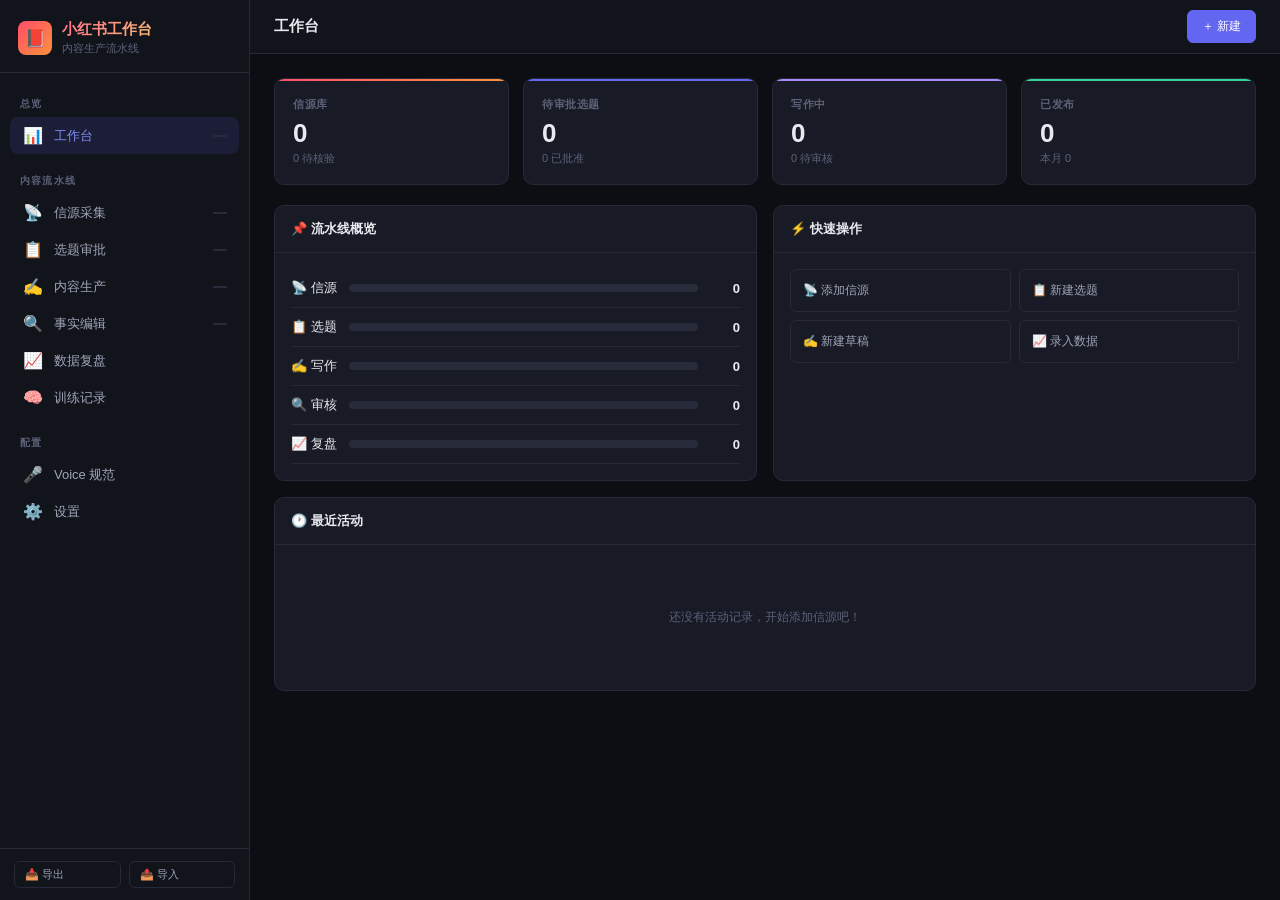
==== commit c9b3d958: "feat: AI信源采集 + AI内容生成 + 训练记录系统" ====
--- a/index.html
+++ b/index.html
@@ -321,6 +321,7 @@
         <div class="nav-item" data-page="editor"><span class="icon">✍️</span>内容生产<span class="count" id="nav-editor"></span></div>
         <div class="nav-item" data-page="fact"><span class="icon">🔍</span>事实编辑<span class="count" id="nav-fact"></span></div>
         <div class="nav-item" data-page="review"><span class="icon">📈</span>数据复盘</div>
+        <div class="nav-item" data-page="training"><span class="icon">🧠</span>训练记录</div>
       </div>
       <div class="nav-group">
         <div class="nav-label">配置</div>
@@ -379,7 +380,8 @@
           <div class="tab" data-f="archived" onclick="srcTab(this)">归档</div>
         </div>
         <button class="btn btn-ghost btn-sm" onclick="batchArchiveSrc()">📦 批量归档</button>
-        <button class="btn btn-p btn-sm" onclick="openModal('add-source')">＋ 添加信源</button>
+        <button class="btn btn-o btn-sm" onclick="openModal('ai-collect')">🤖 AI采集</button>
+        <button class="btn btn-p btn-sm" onclick="openModal('add-source')">＋ 手动添加</button>
       </div>
       <div class="source-grid" id="src-grid"></div>
     </div>
@@ -436,6 +438,7 @@
             <button class="btn btn-sm btn-ghost" onclick="edCheckAI()">🤖 检测AI腔</button>
             <button class="btn btn-sm btn-ghost" onclick="edWordCount()">📊 字数统计</button>
             <div style="flex:1"></div>
+            <button class="btn btn-sm btn-o" id="ai-gen-btn" onclick="aiGenerate()">🤖 AI生成</button>
             <span class="badge" id="ed-status-badge"></span>
             <button class="btn btn-sm btn-g" onclick="edSave()">💾 保存</button>
           </div>
@@ -508,6 +511,20 @@
           </div>
           <div class="card-body" style="overflow-x:auto" id="rev-table-wrap"></div>
         </div>
+      </div>
+    </div>
+
+    <!-- ════ TRAINING LOG ════ -->
+    <div class="page" id="page-training">
+      <div class="page-scroll">
+        <div style="display:flex;justify-content:space-between;align-items:center;margin-bottom:20px">
+          <p style="font-size:13px;color:var(--text2)">🧠 每次AI生成的文案都会记录在这里，方便回顾和导出训练数据</p>
+          <div style="display:flex;gap:8px">
+            <button class="btn btn-ghost btn-sm" onclick="exportTrainingMd()">📥 导出全部 .md</button>
+            <button class="btn btn-ghost btn-sm" onclick="clearTraining()" style="color:var(--red)">🗑 清空</button>
+          </div>
+        </div>
+        <div id="training-list"></div>
       </div>
     </div>
 
@@ -548,6 +565,20 @@
             <button class="btn btn-p" onclick="saveSettings()">💾 保存设置</button>
           </div>
         </div>
+        <div class="card" style="margin-bottom:16px">
+          <div class="card-header"><h3>🤖 AI 接口配置</h3><span style="font-size:11px;color:var(--text3)">用于AI信源采集</span></div>
+          <div class="card-body">
+            <div class="fg"><label>API Endpoint *</label><input id="s-api-url" placeholder="https://api.openai.com/v1/chat/completions"></div>
+            <div class="fg"><label>Model *</label><input id="s-api-model" placeholder="gpt-4o-mini / deepseek-chat / qwen-plus"></div>
+            <div class="fg"><label>API Key *</label><input id="s-api-key" type="password" placeholder="sk-..."></div>
+            <div class="fg"><label>System Prompt（可选，高级）</label><textarea id="s-api-prompt" rows="4" placeholder="留空使用默认提示词。自定义可覆盖AI采集时的行为。"></textarea></div>
+            <div style="display:flex;gap:8px;align-items:center">
+              <button class="btn btn-p" onclick="saveSettings()">💾 保存设置</button>
+              <button class="btn btn-ghost btn-sm" onclick="testApi()">🔌 测试连接</button>
+              <span id="api-test-status" style="font-size:12px"></span>
+            </div>
+          </div>
+        </div>
         <div class="card">
           <div class="card-header"><h3>📦 数据管理</h3></div>
           <div class="card-body">
@@ -598,7 +629,7 @@
 function fresh() {
   return { sources:[], briefs:[], drafts:[], facts:[], reviews:[],
     voice:{persona:'',style:'',redlines:'',headline:'',opening:'',closing:'',other:''},
-    settings:{account:'',tags:'',platform:'小红书'}, _nid:1, activity:[] };
+    settings:{account:'',tags:'',platform:'小红书',apiUrl:'',apiModel:'',apiKey:'',apiPrompt:''}, training:[], _nid:1, activity:[] };
 }
 function nid(d) { d._nid=(d._nid||1)+1; return 'i'+d._nid; }
 function addActivity(d, msg) { d.activity.unshift({msg, time:now()}); if(d.activity.length>50) d.activity.length=50; }
@@ -608,7 +639,7 @@
 // ═══════════════════════════════════════
 // NAVIGATION
 // ═══════════════════════════════════════
-const titles = {dashboard:'📊 工作台',source:'📡 信源采集',brief:'📋 选题审批',editor:'✍️ 内容生产','editor-workspace':'✍️ 写稿',fact:'🔍 事实编辑',review:'📈 数据复盘',voice:'🎤 Voice 规范',settings:'⚙️ 设置'};
+const titles = {dashboard:'📊 工作台',source:'📡 信源采集',brief:'📋 选题审批',editor:'✍️ 内容生产','editor-workspace':'✍️ 写稿',fact:'🔍 事实编辑',review:'📈 数据复盘',training:'🧠 训练记录',voice:'🎤 Voice 规范',settings:'⚙️ 设置'};
 
 function nav(page) {
   $$('.nav-item').forEach(n=>n.classList.toggle('active', n.dataset.page===page));
@@ -677,6 +708,7 @@
   renderDrafts();
   renderFacts();
   renderReviews(d);
+  renderTraining();
   loadVoice(d);
   loadSettings(d);
 }
@@ -1315,10 +1347,18 @@
   $('#s-account').value = s.account||'';
   $('#s-tags').value = s.tags||'';
   $('#s-platform').value = s.platform||'小红书';
+  $('#s-api-url').value = s.apiUrl||'';
+  $('#s-api-model').value = s.apiModel||'';
+  $('#s-api-key').value = s.apiKey||'';
+  $('#s-api-prompt').value = s.apiPrompt||'';
 }
 function saveSettings() {
   const d = load();
-  d.settings = { account:$('#s-account').value, tags:$('#s-tags').value, platform:$('#s-platform').value };
+  d.settings = {
+    account:$('#s-account').value, tags:$('#s-tags').value, platform:$('#s-platform').value,
+    apiUrl:$('#s-api-url').value, apiModel:$('#s-api-model').value,
+    apiKey:$('#s-api-key').value, apiPrompt:$('#s-api-prompt').value
+  };
   save(d); toast('设置已保存 ⚙️');
 }
 
@@ -1448,6 +1488,308 @@
 }
 
 // ═══════════════════════════════════════
+// AI GENERATION
+// ═══════════════════════════════════════
+async function callAI(messages, onChunk) {
+  const d = load();
+  const s = d.settings;
+  if (!s.apiUrl || !s.apiKey) { toast('请先在设置里配置 API Endpoint 和 Key', 't-err'); return null; }
+
+  const resp = await fetch(s.apiUrl, {
+    method: 'POST',
+    headers: { 'Content-Type': 'application/json', 'Authorization': `Bearer ${s.apiKey}` },
+    body: JSON.stringify({
+      model: s.apiModel,
+      messages,
+      stream: !!onChunk,
+      temperature: 0.7,
+      max_tokens: 4096
+    })
+  });
+
+  if (!resp.ok) {
+    const err = await resp.text();
+    toast(`API 错误: ${resp.status}`, 't-err');
+    console.error('API Error:', err);
+    return null;
+  }
+
+  if (onChunk) {
+    const reader = resp.body.getReader();
+    const decoder = new TextDecoder();
+    let full = '';
+    while (true) {
+      const { done, value } = await reader.read();
+      if (done) break;
+      const chunk = decoder.decode(value, { stream: true });
+      for (const line of chunk.split('\n')) {
+        if (!line.startsWith('data: ')) continue;
+        const data = line.slice(6).trim();
+        if (data === '[DONE]') break;
+        try {
+          const delta = JSON.parse(data).choices?.[0]?.delta?.content;
+          if (delta) { full += delta; onChunk(full); }
+        } catch(e) {}
+      }
+    }
+    return full;
+  } else {
+    const json = await resp.json();
+    return json.choices?.[0]?.message?.content || '';
+  }
+}
+
+async function aiGenerate() {
+  if (!currentDraftId) return;
+  const d = load();
+  const draft = d.drafts.find(x => x.id === currentDraftId);
+  if (!draft) return;
+
+  const s = d.settings;
+  if (!s.apiUrl || !s.apiKey) { toast('请先在设置里配置 API', 't-err'); nav('settings'); return; }
+
+  // Gather context
+  const v = d.voice;
+  const brief = draft.briefId ? d.briefs.find(b => b.id === draft.briefId) : null;
+  const sources = brief?.sourceId ? d.sources.filter(src => src.id === brief.sourceId) : [];
+
+  // Build system prompt
+  const defaultPrompt = `你是一个专业的小红书文案写手。严格遵守以下规范：
+
+## 人称与视角
+${v.persona || '第一人称「我」，年轻女生视角'}
+
+## 语言风格
+${v.style || '口语化，短句，有emoji，像朋友聊天'}
+
+## 绝对红线（违反任何一条就是失败）
+${v.redlines || '不编造数据、不假装亲测、不用震惊/居然标题党'}
+
+## 标题公式
+${v.headline || '数字+痛点+解决方案'}
+
+## 开头模板
+${v.opening || '以提问或痛点切入'}
+
+## 结尾模板
+${v.closing || '总结+互动引导'}
+
+## 输出要求
+1. 先输出标题（一行）
+2. 空一行
+3. 输出正文（口语化，适合直接口播）
+4. 每段不超过3行
+5. 不要用"综上所述""值得注意的是"等AI腔
+6. 所有数据必须标注来源，不能编造`;
+
+  const systemPrompt = s.apiPrompt || defaultPrompt;
+
+  // Build user prompt
+  let userPrompt = `请为以下选题写一篇小红书笔记：\n\n`;
+  userPrompt += `【选题】${draft.title}\n`;
+  if (brief) {
+    userPrompt += `【角度】${brief.angle || '—'}\n`;
+    userPrompt += `【分类】${brief.category || '—'}\n`;
+  }
+  if (sources.length) {
+    userPrompt += `\n【参考信源】\n`;
+    sources.forEach(src => {
+      userPrompt += `- ${src.title}（${src.platform}）：${src.summary}\n`;
+      if (src.keyFacts?.length) src.keyFacts.forEach(f => userPrompt += `  · ${f}\n`);
+    });
+  }
+  if (draft.content?.replace(/<[^>]*>/g, '').trim()) {
+    userPrompt += `\n【已有内容（在此基础上修改/续写）】\n${draft.content.replace(/<[^>]*>/g, '')}`;
+  }
+  userPrompt += `\n\n请直接输出笔记内容，不要解释你的思路。`;
+
+  const btn = $('#ai-gen-btn');
+  btn.textContent = '⏳ 生成中...';
+  btn.disabled = true;
+  $('#ed-body').innerHTML = '<p style="color:var(--text3)">🤖 AI 正在生成...</p>';
+
+  const result = await callAI(
+    [
+      { role: 'system', content: systemPrompt },
+      { role: 'user', content: userPrompt }
+    ],
+    (partial) => {
+      // Stream: update editor in real-time
+      const formatted = partial.replace(/\n/g, '<br>');
+      $('#ed-body').innerHTML = formatted;
+    }
+  );
+
+  btn.textContent = '🤖 AI生成';
+  btn.disabled = false;
+
+  if (!result) { $('#ed-body').innerHTML = draft.content || ''; return; }
+
+  // Format result into HTML
+  const lines = result.split('\n');
+  let html = '';
+  let firstLine = true;
+  for (const line of lines) {
+    if (firstLine && (line.startsWith('#') || line.length < 40)) {
+      // First line might be the title
+      const title = line.replace(/^#+\s*/, '').trim();
+      if (title && !$('#ed-title').value) $('#ed-title').value = title;
+      firstLine = false;
+      continue;
+    }
+    firstLine = false;
+    if (line.trim()) html += `<p>${esc(line)}</p>`;
+  }
+  if (html) $('#ed-body').innerHTML = html;
+
+  // Auto-save
+  edSave();
+  toast('AI 生成完成 ✅');
+
+  // Save training log
+  saveTrainingLog(draft, brief, sources, systemPrompt, userPrompt, result);
+}
+
+function saveTrainingLog(draft, brief, sources, systemPrompt, userPrompt, result) {
+  const d = load();
+  const v = d.voice;
+
+  const md = `# 小红书文案训练记录
+
+## 元数据
+- **生成时间**: ${now()}
+- **选题**: ${draft.title}
+- **角度**: ${brief?.angle || '—'}
+- **分类**: ${brief?.category || '—'}
+- **模型**: ${d.settings.apiModel}
+
+## Voice 规范
+- **人称**: ${v.persona || '—'}
+- **风格**: ${v.style || '—'}
+- **红线**: ${v.redlines || '—'}
+- **标题公式**: ${v.headline || '—'}
+
+## 参考信源
+${sources.length ? sources.map(s => `- [${s.platform}] ${s.title}\n  ${s.summary}\n  关键事实: ${(s.keyFacts||[]).join('、')}`).join('\n') : '无'}
+
+## System Prompt
+\`\`\`
+${systemPrompt}
+\`\`\`
+
+## User Prompt
+\`\`\`
+${userPrompt}
+\`\`\`
+
+## 生成结果
+${result}
+
+---
+*此文件可用于后续 AI 训练/few-shot 参考*
+`;
+
+  d.training.push({
+    id: nid(d),
+    draftId: draft.id,
+    draftTitle: draft.title,
+    briefTitle: brief?.title || '',
+    model: d.settings.apiModel,
+    md: md,
+    createdAt: now()
+  });
+  save(d);
+}
+
+function renderTraining() {
+  const d = load();
+  const list = $('#training-list');
+  if (!d.training?.length) {
+    list.innerHTML = '<div class="empty"><div class="empty-icon">🧠</div><h3>暂无训练记录</h3><p>使用编辑器的「AI生成」后会自动记录</p></div>';
+    return;
+  }
+  list.innerHTML = [...d.training].reverse().map(t => `
+    <div class="card" style="margin-bottom:14px">
+      <div class="card-header">
+        <h3 style="font-size:13px">${esc(t.draftTitle)}</h3>
+        <div style="display:flex;gap:8px;align-items:center">
+          <span class="tag">${esc(t.model || '—')}</span>
+          <span style="font-size:11px;color:var(--text3)">${t.createdAt}</span>
+          <button class="btn btn-xs btn-ghost" onclick="downloadSingleMd('${t.id}')">📥 下载</button>
+          <button class="btn btn-xs btn-ghost" style="color:var(--red)" onclick="deleteTraining('${t.id}')">🗑</button>
+        </div>
+      </div>
+      <div class="card-body" style="max-height:200px;overflow-y:auto">
+        <pre style="font-size:11px;color:var(--text2);white-space:pre-wrap;line-height:1.5;font-family:inherit">${esc(t.md.slice(0, 500))}...</pre>
+      </div>
+    </div>
+  `).join('');
+}
+
+function downloadSingleMd(id) {
+  const d = load();
+  const t = d.training.find(x => x.id === id);
+  if (!t) return;
+  const blob = new Blob([t.md], { type: 'text/markdown' });
+  const a = document.createElement('a');
+  a.href = URL.createObjectURL(blob);
+  a.download = `training-${t.draftTitle.replace(/[^a-zA-Z0-9\u4e00-\u9fff]/g, '_')}-${t.createdAt.replace(/[: ]/g, '-')}.md`;
+  a.click();
+  toast('已下载 .md 文件');
+}
+
+function exportTrainingMd() {
+  const d = load();
+  if (!d.training?.length) { toast('没有训练记录', 't-info'); return; }
+  const allMd = d.training.map(t => t.md).join('\n\n---\n\n');
+  const blob = new Blob([allMd], { type: 'text/markdown' });
+  const a = document.createElement('a');
+  a.href = URL.createObjectURL(blob);
+  a.download = `xhs-training-all-${today()}.md`;
+  a.click();
+  toast(`已导出 ${d.training.length} 条训练记录`);
+}
+
+function deleteTraining(id) {
+  const d = load();
+  d.training = d.training.filter(x => x.id !== id);
+  save(d); renderTraining(); toast('已删除');
+}
+
+function clearTraining() {
+  if (!confirm('确认清空所有训练记录？')) return;
+  const d = load(); d.training = []; save(d); renderTraining(); toast('已清空');
+}
+
+async function testApi() {
+  const url = $('#s-api-url').value;
+  const model = $('#s-api-model').value;
+  const key = $('#s-api-key').value;
+  const status = $('#api-test-status');
+
+  if (!url || !key) { status.innerHTML = '<span style="color:var(--red)">请填写 Endpoint 和 Key</span>'; return; }
+  status.innerHTML = '<span style="color:var(--orange)">测试中...</span>';
+
+  try {
+    const resp = await fetch(url, {
+      method: 'POST',
+      headers: { 'Content-Type': 'application/json', 'Authorization': `Bearer ${key}` },
+      body: JSON.stringify({ model: model || 'gpt-4o-mini', messages: [{ role: 'user', content: '说"连接成功"' }], max_tokens: 20 })
+    });
+    if (resp.ok) {
+      const json = await resp.json();
+      const reply = json.choices?.[0]?.message?.content || 'OK';
+      status.innerHTML = `<span style="color:var(--green)">✅ 连接成功: ${esc(reply.slice(0, 30))}</span>`;
+    } else {
+      const err = await resp.text();
+      status.innerHTML = `<span style="color:var(--red)">❌ ${resp.status}: ${esc(err.slice(0, 60))}</span>`;
+    }
+  } catch (e) {
+    status.innerHTML = `<span style="color:var(--red)">❌ 网络错误: ${esc(e.message)}</span>`;
+  }
+}
+
+// ═══════════════════════════════════════
 // EXPORT / IMPORT
 // ═══════════════════════════════════════
 function exportData() {
